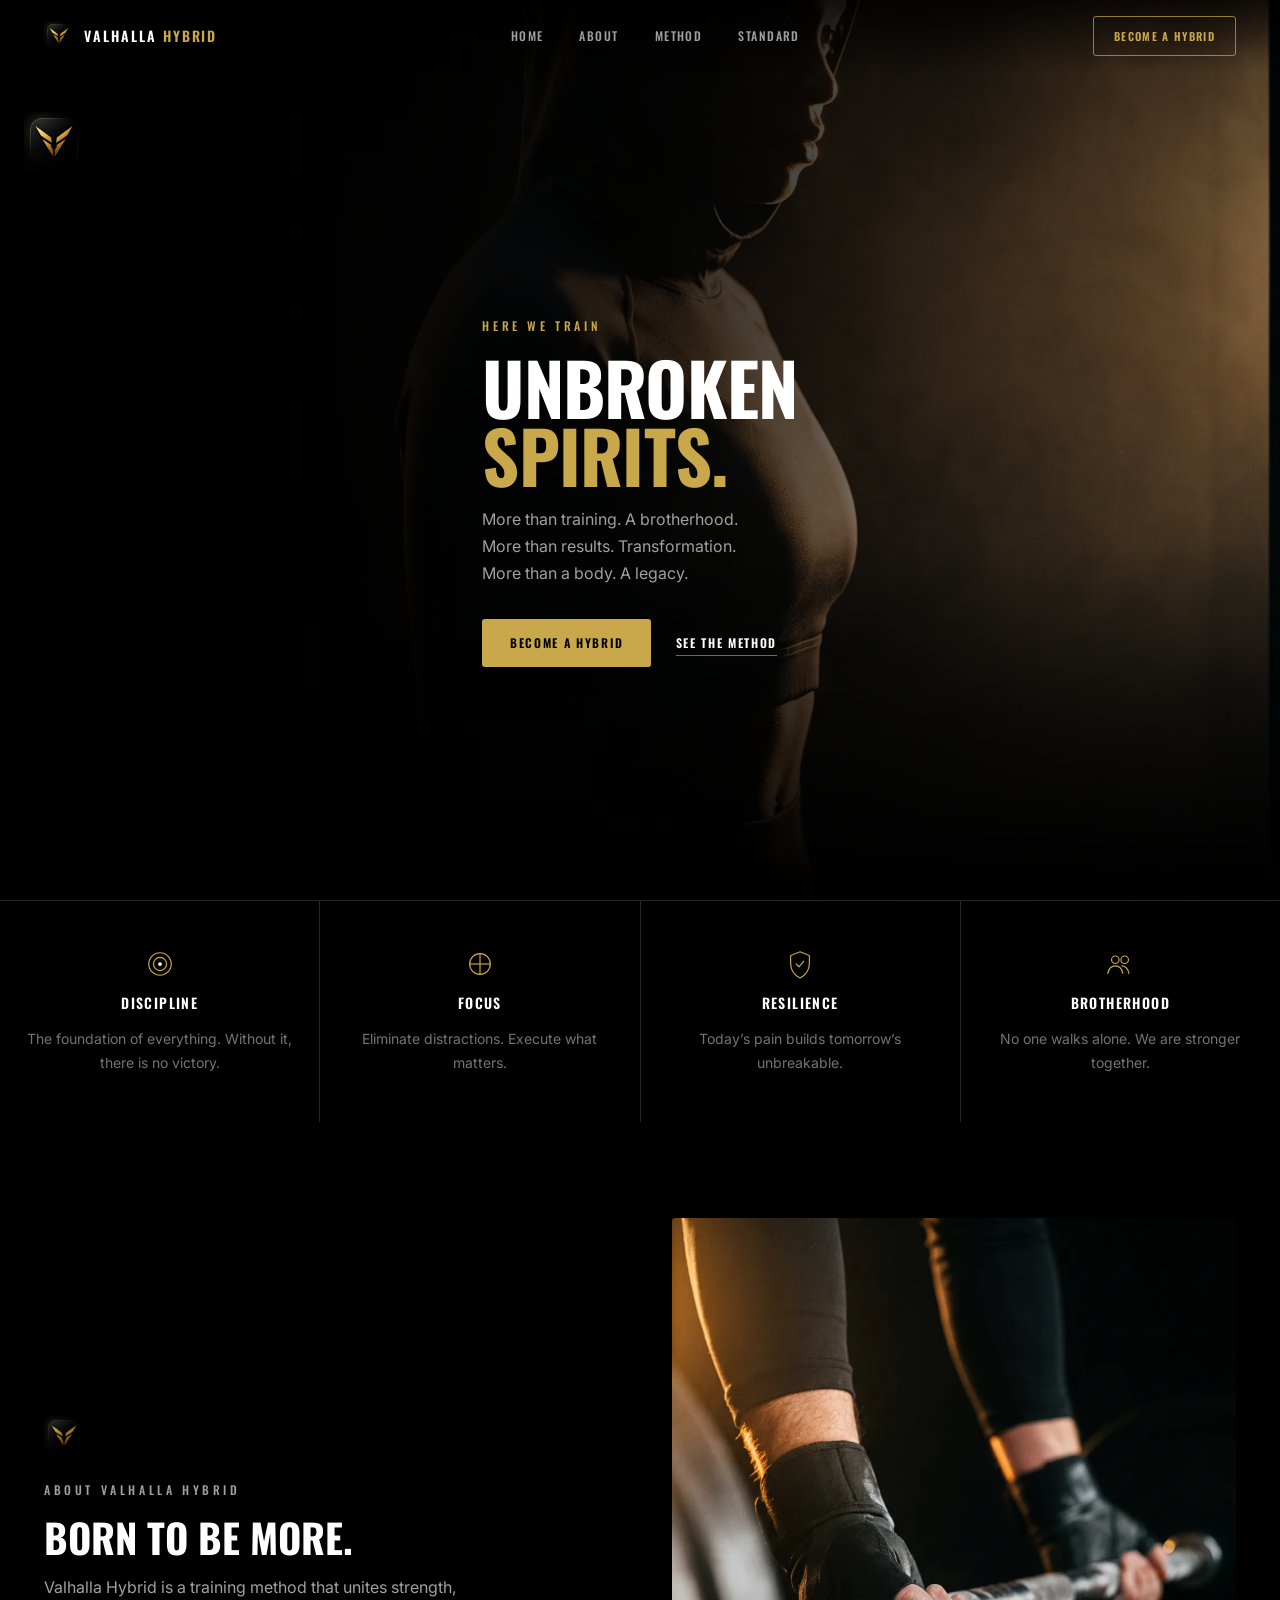
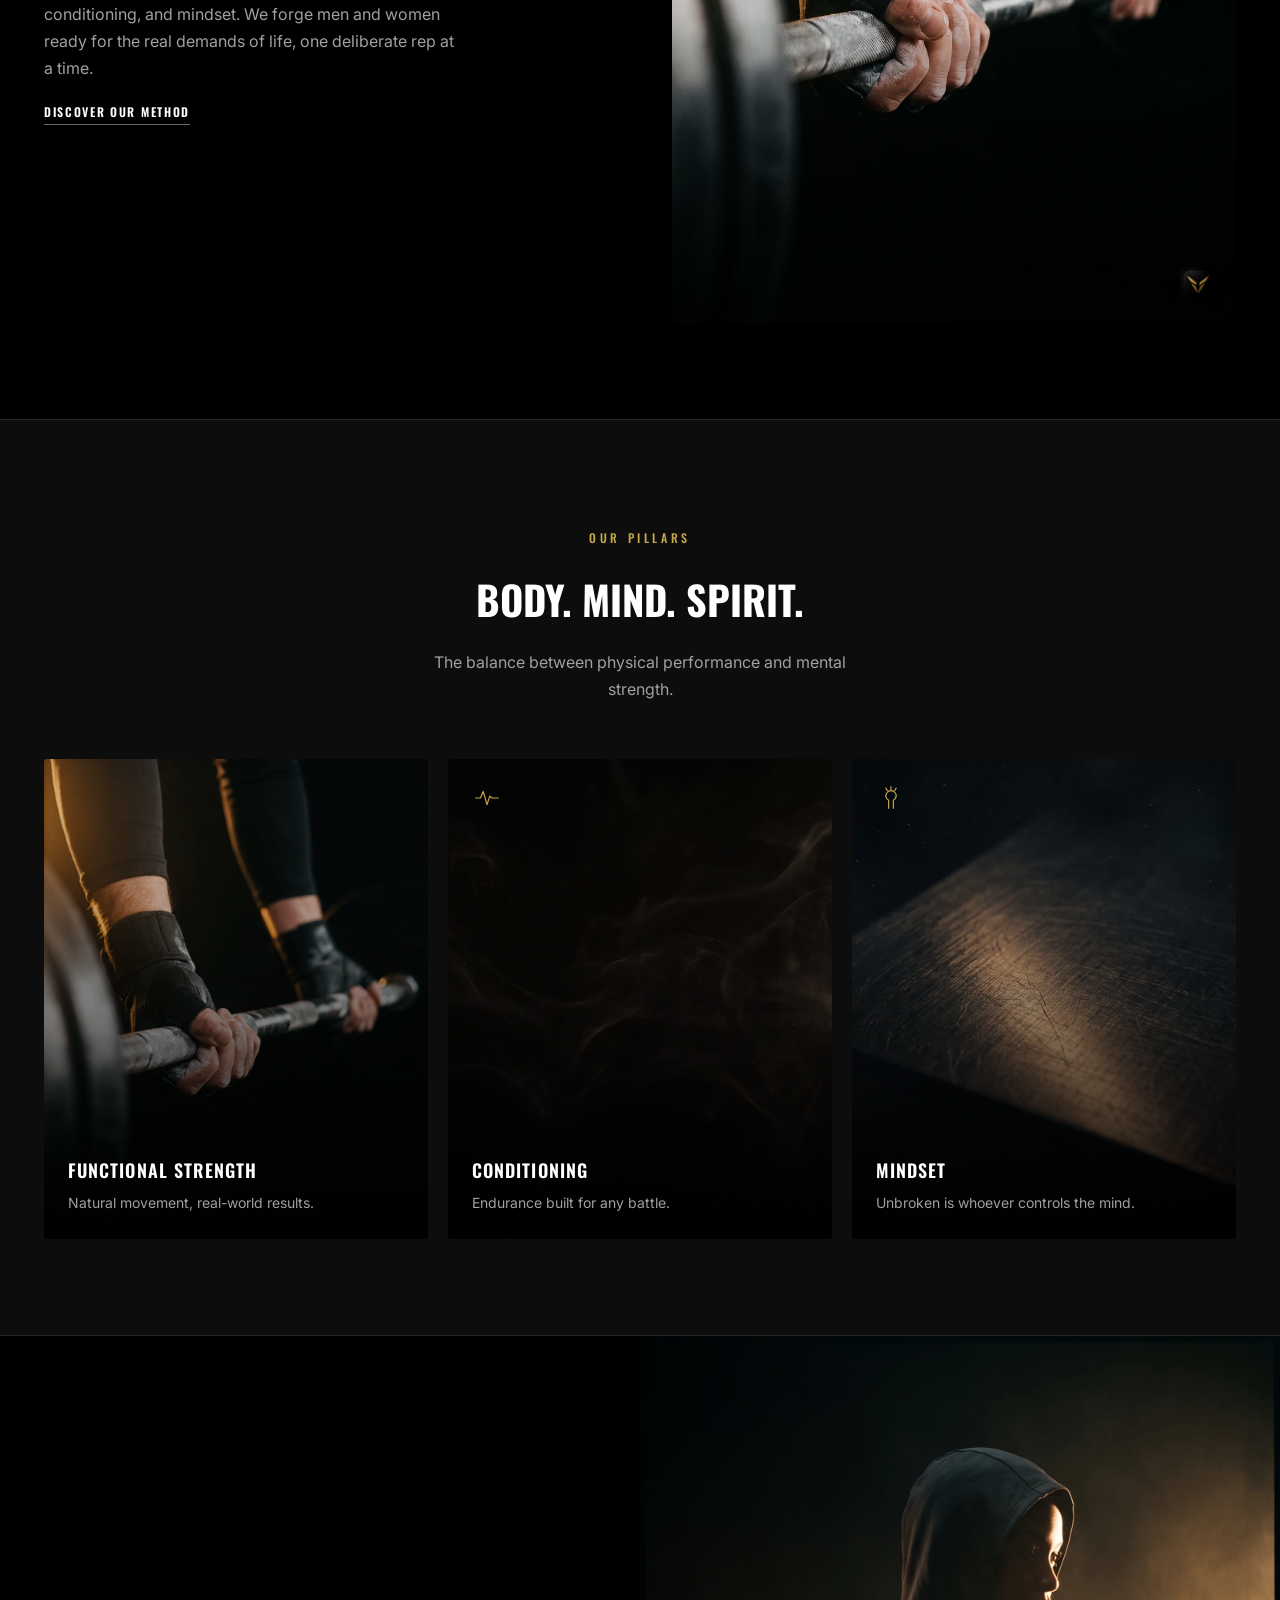
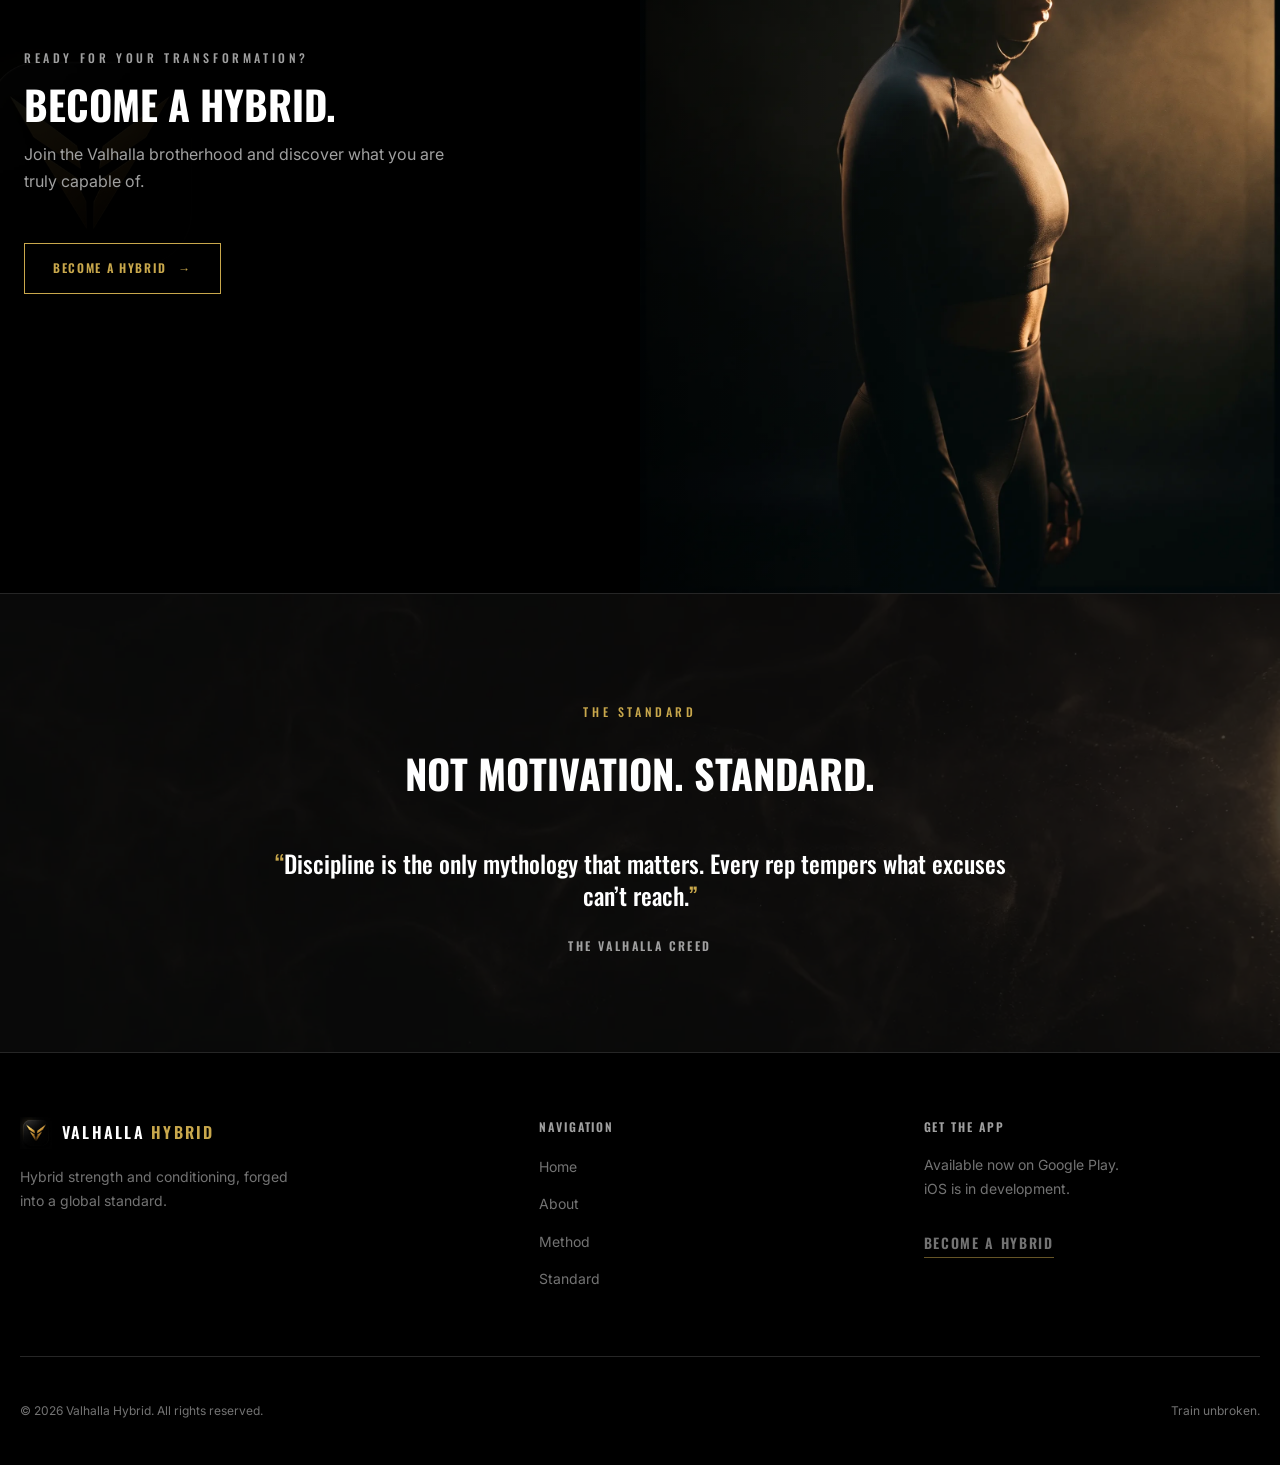
==== index.html @ 094733c2 "Valhalla Hybrid — static brand site (English) + ported sales LP" ====
<!DOCTYPE html>
<html lang="en">
<head>
  <meta charset="UTF-8" />
  <meta name="viewport" content="width=device-width, initial-scale=1" />
  <title>Valhalla Hybrid | Train Unbroken</title>
  <meta name="description" content="Hybrid strength and conditioning training, forged into a global standard. Discipline over motivation." />
  <meta name="theme-color" content="#000000" />
  <link rel="icon" href="/favicon.ico" />
  <link rel="apple-touch-icon" href="/apple-touch-icon.png" />
  <meta property="og:title" content="Valhalla Hybrid | Train Unbroken" />
  <meta property="og:description" content="Hybrid strength and conditioning training, forged into a global standard. Discipline over motivation." />
  <meta property="og:type" content="website" />
  <meta property="og:image" content="/assets/head/og-cover.jpg" />
  <meta name="twitter:card" content="summary_large_image" />
  <meta name="twitter:image" content="/assets/head/og-cover.jpg" />
  <link rel="preconnect" href="https://fonts.googleapis.com" />
  <link rel="preconnect" href="https://fonts.gstatic.com" crossorigin />
  <link href="https://fonts.googleapis.com/css2?family=Oswald:wght@400;500;600;700&family=Inter:wght@300;400;500;600;700&display=swap" rel="stylesheet" />
  <link rel="stylesheet" href="/styles.css" />
</head>
<body>
  <header class="nav" id="nav">
    <div class="container nav-inner">
      <a href="#top" class="nav-brand">
        <img src="/assets/brand/logo-mark.webp" alt="" />
        <span>VALHALLA <span style="color: var(--gold)">HYBRID</span></span>
      </a>
      <ul class="nav-links">
        <li><a href="#top">Home</a></li>
        <li><a href="#about">About</a></li>
        <li><a href="#method">Method</a></li>
        <li><a href="#standard">Standard</a></li>
      </ul>
      <a href="/join.html" class="btn-nav">Become A Hybrid</a>
    </div>
  </header>

  <main>
    <section id="top" class="hero">
      <img
        class="hero-bg"
        src="/assets/hero/athlete-standing.webp"
        alt="A lone Valhalla Hybrid athlete standing in disciplined, controlled stance, lit by warm gold rim light against total darkness"
      />
      <div class="hero-scrim-1"></div>
      <div class="hero-scrim-2"></div>
      <img class="hero-mark reveal" src="/assets/brand/logo-mark.webp" alt="" />
      <div class="container">
        <div class="hero-content">
          <p class="eyebrow reveal">Here we train</p>
          <h1 class="hero-title reveal" style="animation-delay: 80ms">
            Unbroken<br /><span class="gold">spirits.</span>
          </h1>
          <p class="hero-sub reveal" style="animation-delay: 160ms">
            More than training. A brotherhood.<br />
            More than results. Transformation.<br />
            More than a body. A legacy.
          </p>
          <div class="hero-ctas reveal" style="animation-delay: 240ms">
            <a href="/join.html" class="btn-gold">Become A Hybrid</a>
            <a href="#method" class="link-underline"><span>See The Method</span></a>
          </div>
        </div>
      </div>
    </section>

    <section class="pillars">
      <div class="pillars-grid">
        <div class="pillar">
          <svg viewBox="0 0 256 256" fill="none" stroke-width="10"><circle cx="128" cy="128" r="96"/><circle cx="128" cy="128" r="56"/><circle cx="128" cy="128" r="16" fill="currentColor" stroke="none"/></svg>
          <h3>Discipline</h3>
          <p>The foundation of everything. Without it, there is no victory.</p>
        </div>
        <div class="pillar">
          <svg viewBox="0 0 256 256" fill="none" stroke-width="10"><line x1="40" y1="128" x2="216" y2="128"/><line x1="128" y1="40" x2="128" y2="216"/><circle cx="128" cy="128" r="88"/></svg>
          <h3>Focus</h3>
          <p>Eliminate distractions. Execute what matters.</p>
        </div>
        <div class="pillar">
          <svg viewBox="0 0 256 256" fill="none" stroke-width="10"><path d="M128 24 208 56v64c0 72-40 108-80 128-40-20-80-56-80-128V56Z"/><path d="M96 128l24 24 40-48" stroke-linecap="round" stroke-linejoin="round"/></svg>
          <h3>Resilience</h3>
          <p>Today&rsquo;s pain builds tomorrow&rsquo;s unbreakable.</p>
        </div>
        <div class="pillar">
          <svg viewBox="0 0 256 256" fill="none" stroke-width="10"><circle cx="88" cy="92" r="32"/><circle cx="168" cy="92" r="32"/><path d="M24 208c8-40 32-64 64-64s56 24 64 64" stroke-linecap="round"/><path d="M144 144c30 2 52 26 60 64" stroke-linecap="round"/></svg>
          <h3>Brotherhood</h3>
          <p>No one walks alone. We are stronger together.</p>
        </div>
      </div>
    </section>

    <section id="about" class="about">
      <div class="container about-grid">
        <div>
          <img src="/assets/brand/logo-mark.webp" alt="" style="height: 40px; width: 40px; opacity: 0.8; margin-bottom: 24px" />
          <p class="eyebrow">About Valhalla Hybrid</p>
          <h2>Born to be more.</h2>
          <p>
            Valhalla Hybrid is a training method that unites strength, conditioning, and mindset.
            We forge men and women ready for the real demands of life, one deliberate rep at a time.
          </p>
          <a href="#method" class="link-underline" style="color: var(--white)"><span>Discover Our Method</span></a>
        </div>
        <div class="about-photo">
          <img src="/assets/content/grip.webp" alt="Close-up of an athlete's hands gripping a barbell mid-lift, chalk dust catching warm gold rim light" />
          <div class="scrim"></div>
          <img class="mark" src="/assets/brand/logo-mark.webp" alt="" />
        </div>
      </div>
    </section>

    <section id="method" class="method">
      <div class="container">
        <p class="eyebrow">Our Pillars</p>
        <h2>Body. Mind. Spirit.</h2>
        <p class="method-sub">The balance between physical performance and mental strength.</p>

        <div class="method-grid">
          <article class="method-card">
            <img src="/assets/content/grip.webp" alt="Grip and form detail on a barbell, gold rim light against black" />
            <div class="scrim"></div>
            <div class="label">
              <h3>Functional Strength</h3>
              <p>Natural movement, real-world results.</p>
            </div>
          </article>
          <article class="method-card">
            <img src="/assets/textures/texture-smoke.webp" alt="" />
            <div class="scrim"></div>
            <svg viewBox="0 0 256 256" fill="none" stroke-width="10"><path d="M32 128h40l24-56 32 112 24-72 20 16h52" stroke-linecap="round" stroke-linejoin="round"/></svg>
            <div class="label">
              <h3>Conditioning</h3>
              <p>Endurance built for any battle.</p>
            </div>
          </article>
          <article class="method-card">
            <img src="/assets/textures/texture-metal.webp" alt="" />
            <div class="scrim"></div>
            <svg viewBox="0 0 256 256" fill="none" stroke-width="10"><path d="M108 216V148a44 44 0 1 1 40 0v68" stroke-linecap="round" stroke-linejoin="round"/><path d="M128 32v24M84 44l12 20M172 44l-12 20" stroke-linecap="round"/></svg>
            <div class="label">
              <h3>Mindset</h3>
              <p>Unbroken is whoever controls the mind.</p>
            </div>
          </article>
        </div>
      </div>
    </section>

    <section id="join" class="cta-split">
      <div class="cta-split-text">
        <img class="watermark" src="/assets/brand/logo-mark.webp" alt="" />
        <div class="inner">
          <p class="eyebrow">Ready for your transformation?</p>
          <h2>Become a hybrid.</h2>
          <p>Join the Valhalla brotherhood and discover what you are truly capable of.</p>
          <a href="/join.html" class="btn-framed">Become A Hybrid <span aria-hidden="true">&rarr;</span></a>
        </div>
      </div>
      <div class="cta-split-photo">
        <img src="/assets/hero/athlete-standing.webp" alt="A Valhalla Hybrid athlete standing tall in full clarity, gold rim light resolved against black" />
        <div class="scrim"></div>
      </div>
    </section>

    <section id="standard" class="standard">
      <img class="bg-texture" src="/assets/textures/texture-smoke.webp" alt="" />
      <div class="container standard-inner">
        <p class="eyebrow">The Standard</p>
        <h2>Not motivation. Standard.</h2>
        <blockquote>
          <p><span style="color: var(--gold)">&ldquo;</span>Discipline is the only mythology that matters. Every rep tempers what excuses can&rsquo;t reach.<span style="color: var(--gold)">&rdquo;</span></p>
          <footer>The Valhalla Creed</footer>
        </blockquote>
      </div>
    </section>
  </main>

  <footer class="site-footer">
    <div class="container footer-grid">
      <div>
        <a href="#top" class="footer-brand">
          <img src="/assets/brand/logo-mark.webp" alt="" />
          <span>VALHALLA <span style="color: var(--gold)">HYBRID</span></span>
        </a>
        <p class="footer-tagline">Hybrid strength and conditioning, forged into a global standard.</p>
      </div>
      <div class="footer-col">
        <h3>Navigation</h3>
        <ul>
          <li><a href="#top">Home</a></li>
          <li><a href="#about">About</a></li>
          <li><a href="#method">Method</a></li>
          <li><a href="#standard">Standard</a></li>
        </ul>
      </div>
      <div class="footer-col">
        <h3>Get The App</h3>
        <p>Available now on Google Play. iOS is in development.</p>
        <a href="/join.html" class="footer-link-underline"><span>Become A Hybrid</span></a>
      </div>
    </div>
    <div class="container footer-bottom">
      <p>&copy; <span id="year"></span> Valhalla Hybrid. All rights reserved.</p>
      <p>Train unbroken.</p>
    </div>
  </footer>

  <script>
    document.getElementById("year").textContent = new Date().getFullYear();
    var nav = document.getElementById("nav");
    window.addEventListener("scroll", function () {
      nav.classList.toggle("scrolled", window.scrollY > 8);
    });
  </script>
</body>
</html>
---- styles.css ----
:root {
  --black: #000000;
  --ink: #0d0d0d;
  --surface: #171717;
  --surface-2: #262626;
  --gold: #c9a84c;
  --gold-dim: #9a7b30;
  --gold-bright: #e8c36a;
  --white: #ffffff;
  --mist: #a0a0a0;
  --mist-2: #737373;
  --font-display: "Oswald", "Arial Narrow", sans-serif;
  --font-body: "Inter", -apple-system, BlinkMacSystemFont, sans-serif;
}

* {
  box-sizing: border-box;
}

html {
  scroll-behavior: smooth;
}

body {
  margin: 0;
  background: var(--black);
  color: var(--white);
  font-family: var(--font-body);
  line-height: 1.7;
  -webkit-font-smoothing: antialiased;
}

img {
  max-width: 100%;
  display: block;
}

a {
  color: inherit;
  text-decoration: none;
}

.container {
  max-width: 1240px;
  margin: 0 auto;
  padding: 0 24px;
}

.eyebrow {
  font-family: var(--font-display);
  font-size: 12px;
  font-weight: 500;
  letter-spacing: 0.3em;
  text-transform: uppercase;
  color: var(--gold);
}

.reveal {
  animation: reveal-in 0.7s cubic-bezier(0.16, 1, 0.3, 1) both;
}

@keyframes reveal-in {
  from {
    opacity: 0;
    transform: translateY(14px);
  }
  to {
    opacity: 1;
    transform: translateY(0);
  }
}

@media (prefers-reduced-motion: reduce) {
  .reveal {
    animation: none;
  }
}

/* ── NAV ── */
.nav {
  position: fixed;
  inset: 0 0 auto 0;
  z-index: 50;
  background: linear-gradient(to bottom, rgba(0, 0, 0, 0.75), transparent);
  transition: background 0.3s ease;
}
.nav.scrolled {
  background: rgba(0, 0, 0, 0.92);
  backdrop-filter: blur(10px);
}
.nav-inner {
  display: flex;
  align-items: center;
  justify-content: space-between;
  height: 72px;
}
.nav-brand {
  display: flex;
  align-items: center;
  gap: 10px;
}
.nav-brand img {
  height: 30px;
  width: 30px;
}
.nav-brand span {
  font-family: var(--font-display);
  font-size: 14px;
  font-weight: 600;
  letter-spacing: 0.14em;
}
.nav-links {
  display: none;
  gap: 36px;
  list-style: none;
  margin: 0;
  padding: 0;
}
.nav-links a {
  font-family: var(--font-display);
  font-size: 12px;
  font-weight: 500;
  letter-spacing: 0.12em;
  text-transform: uppercase;
  color: var(--mist);
  transition: color 0.2s ease;
}
.nav-links a:hover {
  color: var(--white);
}
.btn-nav {
  border: 1px solid rgba(201, 168, 76, 0.7);
  border-radius: 3px;
  padding: 10px 20px;
  font-family: var(--font-display);
  font-size: 11px;
  font-weight: 600;
  letter-spacing: 0.12em;
  text-transform: uppercase;
  color: var(--gold);
  transition: 0.2s ease;
}
.btn-nav:hover {
  background: var(--gold);
  color: var(--black);
}
@media (min-width: 768px) {
  .nav-links {
    display: flex;
  }
}

/* ── HERO ── */
.hero {
  position: relative;
  min-height: 100dvh;
  display: flex;
  align-items: center;
  padding-top: 72px;
  overflow: hidden;
}
.hero-bg {
  position: absolute;
  inset: 0;
  width: 100%;
  height: 100%;
  object-fit: cover;
  object-position: 68% center;
}
.hero-scrim-1 {
  position: absolute;
  inset: 0;
  background: linear-gradient(to right, var(--black) 20%, rgba(0, 0, 0, 0.7) 55%, rgba(0, 0, 0, 0.1));
}
.hero-scrim-2 {
  position: absolute;
  inset: 0;
  background: linear-gradient(to top, var(--black), transparent 40%, rgba(0, 0, 0, 0.4));
}
.hero-mark {
  position: absolute;
  top: 112px;
  left: 24px;
  height: 60px;
  width: 60px;
  opacity: 0.9;
}
.hero-content {
  position: relative;
  max-width: 560px;
}
.hero-title {
  font-family: var(--font-display);
  font-weight: 700;
  text-transform: uppercase;
  font-size: 56px;
  line-height: 0.95;
  letter-spacing: -0.01em;
  margin: 16px 0;
}
.hero-title .gold {
  color: var(--gold);
}
.hero-sub {
  max-width: 380px;
  color: var(--mist);
  font-size: 16px;
  margin-bottom: 32px;
}
.hero-ctas {
  display: flex;
  flex-wrap: wrap;
  align-items: center;
  gap: 24px;
}
.btn-gold {
  background: var(--gold);
  color: var(--black);
  border-radius: 3px;
  padding: 14px 28px;
  font-family: var(--font-display);
  font-size: 12px;
  font-weight: 600;
  letter-spacing: 0.14em;
  text-transform: uppercase;
  transition: transform 0.2s ease;
  display: inline-block;
}
.btn-gold:hover {
  transform: translateY(-2px);
}
.link-underline {
  font-family: var(--font-display);
  font-size: 12px;
  font-weight: 600;
  letter-spacing: 0.14em;
  text-transform: uppercase;
}
.link-underline span {
  border-bottom: 1px solid rgba(255, 255, 255, 0.4);
  padding-bottom: 4px;
  transition: 0.2s ease;
}
.link-underline:hover span {
  border-color: var(--gold);
  color: var(--gold);
}
@media (min-width: 768px) {
  .hero-title {
    font-size: 72px;
  }
}

/* ── PILLARS ── */
.pillars {
  border-top: 1px solid var(--surface-2);
}
.pillars-grid {
  display: grid;
  grid-template-columns: repeat(2, 1fr);
  gap: 1px;
  background: var(--surface-2);
}
@media (min-width: 768px) {
  .pillars-grid {
    grid-template-columns: repeat(4, 1fr);
  }
}
.pillar {
  background: var(--black);
  padding: 48px 16px;
  text-align: center;
  display: flex;
  flex-direction: column;
  align-items: center;
  gap: 12px;
}
.pillar svg {
  width: 30px;
  height: 30px;
  stroke: var(--gold);
}
.pillar h3 {
  font-family: var(--font-display);
  font-size: 14px;
  font-weight: 600;
  letter-spacing: 0.1em;
  text-transform: uppercase;
  margin: 0;
}
.pillar p {
  font-size: 14px;
  color: var(--mist-2);
  margin: 0;
}

/* ── ABOUT ── */
.about {
  padding: 96px 0;
}
.about-grid {
  display: grid;
  gap: 56px;
  align-items: center;
}
@media (min-width: 768px) {
  .about-grid {
    grid-template-columns: 1fr 1fr;
    gap: 64px;
  }
}
.about h2 {
  font-family: var(--font-display);
  font-weight: 700;
  text-transform: uppercase;
  font-size: 40px;
  line-height: 1.02;
  margin: 16px 0;
}
.about p {
  max-width: 420px;
  color: var(--mist);
}
.about-photo {
  position: relative;
  aspect-ratio: 4 / 5;
  overflow: hidden;
  border-radius: 3px;
}
.about-photo img {
  width: 100%;
  height: 100%;
  object-fit: cover;
}
.about-photo .scrim {
  position: absolute;
  inset: 0;
  background: linear-gradient(to top, rgba(0, 0, 0, 0.7), transparent 55%);
}
.about-photo .mark {
  position: absolute;
  right: 20px;
  bottom: 20px;
  height: 36px;
  width: 36px;
  opacity: 0.7;
}

/* ── METHOD ── */
.method {
  border-top: 1px solid var(--surface-2);
  background: var(--ink);
  padding: 96px 0;
  text-align: center;
}
.method h2 {
  font-family: var(--font-display);
  font-weight: 700;
  text-transform: uppercase;
  font-size: 40px;
  margin: 16px 0;
}
.method-sub {
  max-width: 420px;
  margin: 0 auto;
  color: var(--mist);
}
.method-grid {
  margin-top: 56px;
  display: grid;
  gap: 20px;
  text-align: left;
}
@media (min-width: 768px) {
  .method-grid {
    grid-template-columns: repeat(3, 1fr);
  }
}
.method-card {
  position: relative;
  aspect-ratio: 4 / 5;
  overflow: hidden;
  border-radius: 3px;
  background: var(--surface);
}
.method-card img {
  width: 100%;
  height: 100%;
  object-fit: cover;
  opacity: 0.85;
}
.method-card .scrim {
  position: absolute;
  inset: 0;
  background: linear-gradient(to top, var(--black), rgba(0, 0, 0, 0.2) 60%, transparent);
}
.method-card svg {
  position: absolute;
  top: 24px;
  left: 24px;
  width: 30px;
  height: 30px;
  stroke: var(--gold);
}
.method-card .label {
  position: absolute;
  left: 0;
  right: 0;
  bottom: 0;
  padding: 24px;
}
.method-card h3 {
  font-family: var(--font-display);
  font-size: 18px;
  font-weight: 600;
  letter-spacing: 0.06em;
  text-transform: uppercase;
  margin: 0 0 6px;
}
.method-card p {
  font-size: 14px;
  color: var(--mist);
  margin: 0;
}

/* ── CTA SPLIT ── */
.cta-split {
  border-top: 1px solid var(--surface-2);
  display: grid;
}
@media (min-width: 768px) {
  .cta-split {
    grid-template-columns: 1fr 1fr;
  }
}
.cta-split-text {
  position: relative;
  display: flex;
  align-items: center;
  overflow: hidden;
  padding: 80px 24px;
}
.cta-split-text .watermark {
  position: absolute;
  left: -40px;
  height: 260px;
  width: 260px;
  opacity: 0.06;
  pointer-events: none;
}
.cta-split-text .inner {
  position: relative;
  max-width: 420px;
}
.cta-split-text h2 {
  font-family: var(--font-display);
  font-weight: 700;
  text-transform: uppercase;
  font-size: 40px;
  line-height: 1.02;
  margin: 16px 0;
}
.cta-split-text p {
  color: var(--mist);
}
.btn-framed {
  margin-top: 32px;
  display: inline-flex;
  align-items: center;
  gap: 12px;
  border: 1px solid var(--gold);
  padding: 14px 28px;
  font-family: var(--font-display);
  font-size: 12px;
  font-weight: 600;
  letter-spacing: 0.14em;
  text-transform: uppercase;
  color: var(--gold);
  transition: 0.2s ease;
}
.btn-framed span {
  transition: transform 0.2s ease;
}
.btn-framed:hover {
  background: var(--gold);
  color: var(--black);
}
.btn-framed:hover span {
  transform: translateX(6px);
}
.cta-split-photo {
  position: relative;
  aspect-ratio: 4 / 3;
}
@media (min-width: 768px) {
  .cta-split-photo {
    aspect-ratio: auto;
  }
}
.cta-split-photo img {
  width: 100%;
  height: 100%;
  object-fit: cover;
  object-position: 30% center;
}
.cta-split-photo .scrim {
  position: absolute;
  inset: 0;
  background: linear-gradient(to right, rgba(0, 0, 0, 0.6), transparent 45%);
}

/* ── STANDARD ── */
.standard {
  position: relative;
  overflow: hidden;
  border-top: 1px solid var(--surface-2);
  background: var(--ink);
  padding: 96px 0;
  text-align: center;
}
.standard .bg-texture {
  position: absolute;
  inset: 0;
  width: 100%;
  height: 100%;
  object-fit: cover;
  opacity: 0.25;
}
.standard-inner {
  position: relative;
  max-width: 780px;
  margin: 0 auto;
}
.standard h2 {
  font-family: var(--font-display);
  font-weight: 700;
  text-transform: uppercase;
  font-size: 40px;
  margin: 16px 0;
}
.standard blockquote {
  margin: 40px 0 0;
}
.standard blockquote p {
  font-family: var(--font-display);
  font-size: 24px;
  font-weight: 500;
  line-height: 1.35;
  margin: 0;
}
.standard footer {
  margin-top: 24px;
  font-family: var(--font-display);
  font-size: 12px;
  font-weight: 600;
  letter-spacing: 0.2em;
  text-transform: uppercase;
  color: var(--mist);
}

/* ── FOOTER ── */
.site-footer {
  border-top: 1px solid var(--surface-2);
}
.footer-grid {
  padding: 64px 0;
  display: grid;
  gap: 48px;
}
@media (min-width: 768px) {
  .footer-grid {
    grid-template-columns: 1.4fr 1fr 1fr;
  }
}
.footer-brand {
  display: flex;
  align-items: center;
  gap: 10px;
}
.footer-brand img {
  height: 32px;
  width: 32px;
}
.footer-brand span {
  font-family: var(--font-display);
  font-size: 16px;
  font-weight: 600;
  letter-spacing: 0.14em;
}
.footer-tagline {
  margin-top: 16px;
  max-width: 280px;
  font-size: 14px;
  color: var(--mist-2);
}
.footer-col h3 {
  font-family: var(--font-display);
  font-size: 12px;
  font-weight: 600;
  letter-spacing: 0.16em;
  text-transform: uppercase;
  color: var(--mist);
  margin: 0 0 16px;
}
.footer-col ul {
  list-style: none;
  margin: 0;
  padding: 0;
  display: flex;
  flex-direction: column;
  gap: 10px;
}
.footer-col a {
  font-size: 14px;
  color: var(--mist-2);
  transition: color 0.2s ease;
}
.footer-col a:hover {
  color: var(--gold);
}
.footer-col p {
  max-width: 220px;
  font-size: 14px;
  color: var(--mist-2);
}
.footer-link-underline {
  margin-top: 16px;
  display: inline-block;
  font-family: var(--font-display);
  font-size: 12px;
  font-weight: 600;
  letter-spacing: 0.12em;
  text-transform: uppercase;
  color: var(--gold);
}
.footer-link-underline span {
  border-bottom: 1px solid rgba(201, 168, 76, 0.5);
  padding-bottom: 4px;
  transition: 0.2s ease;
}
.footer-link-underline:hover span {
  border-color: var(--gold-bright);
  color: var(--gold-bright);
}
.footer-bottom {
  border-top: 1px solid var(--surface-2);
  padding: 32px 0;
  display: flex;
  flex-direction: column;
  gap: 8px;
  font-size: 12px;
  color: var(--mist-2);
}
@media (min-width: 768px) {
  .footer-bottom {
    flex-direction: row;
    align-items: center;
    justify-content: space-between;
  }
}
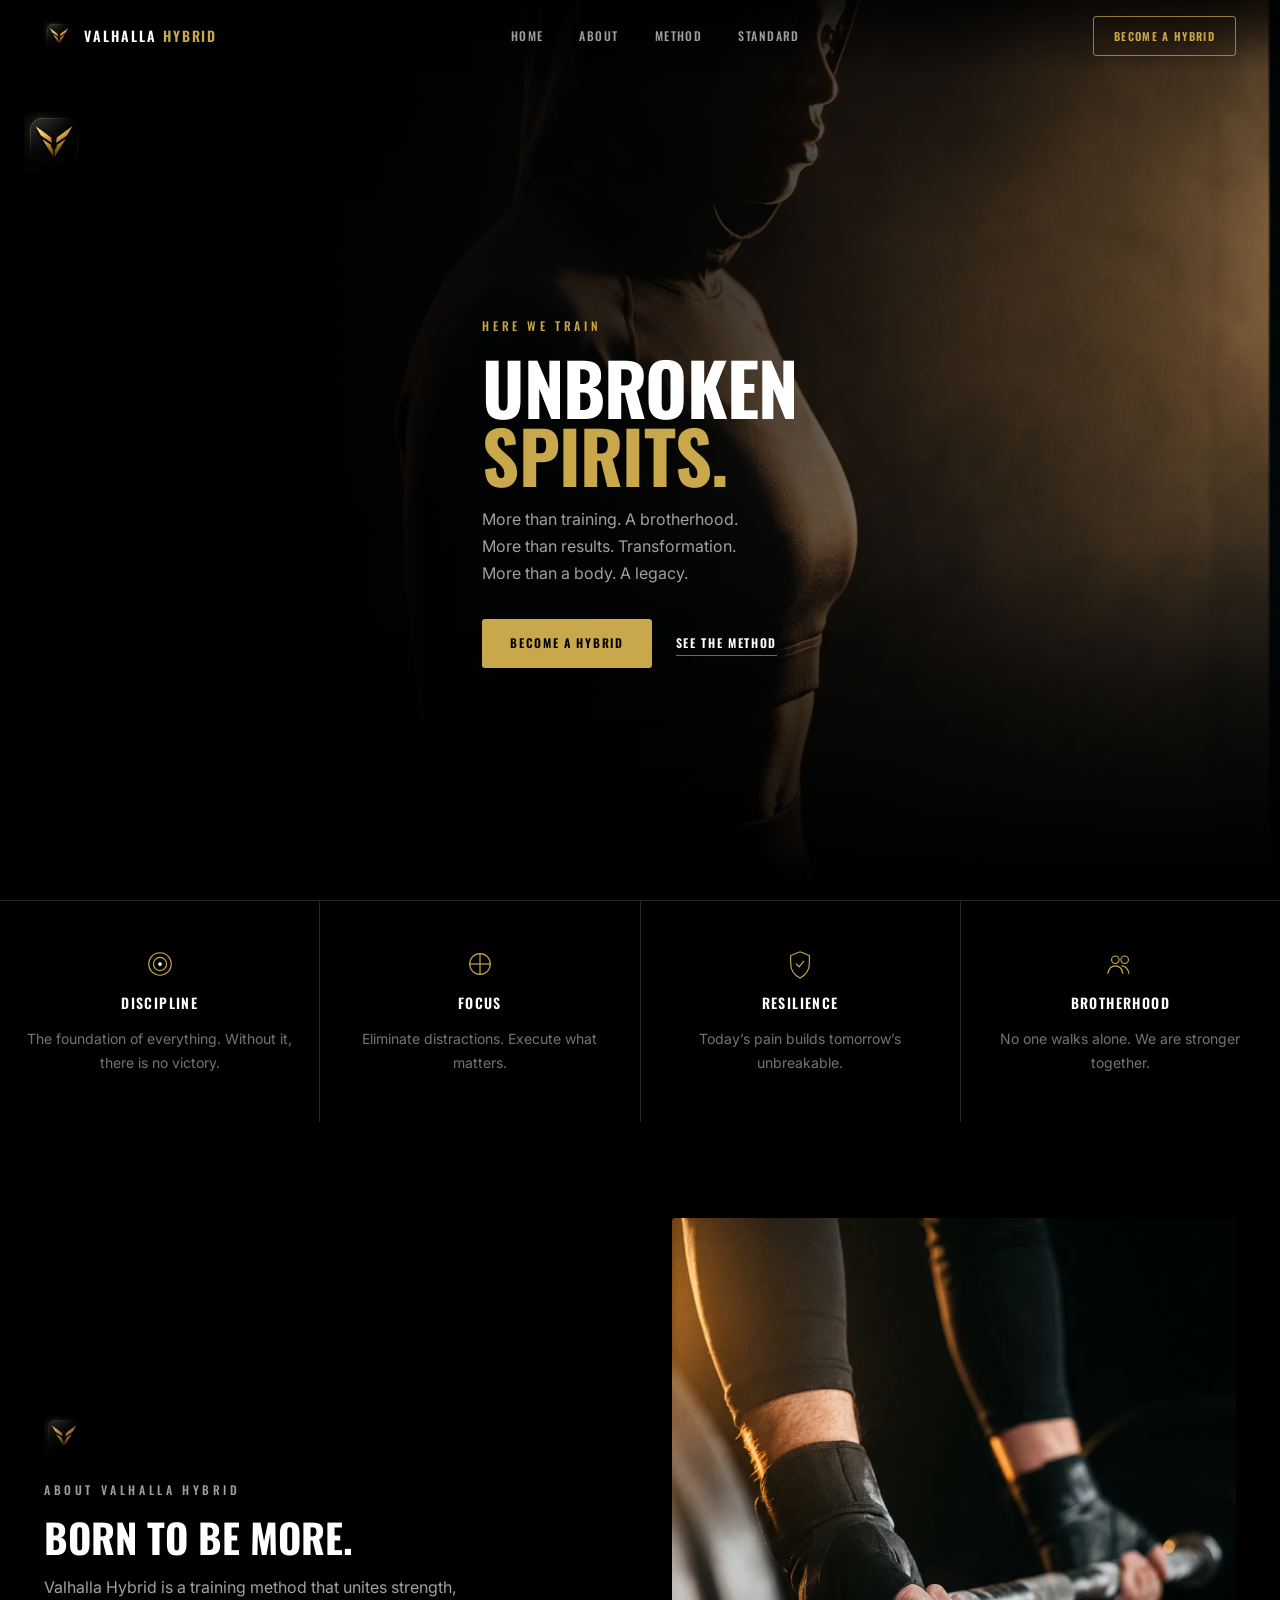
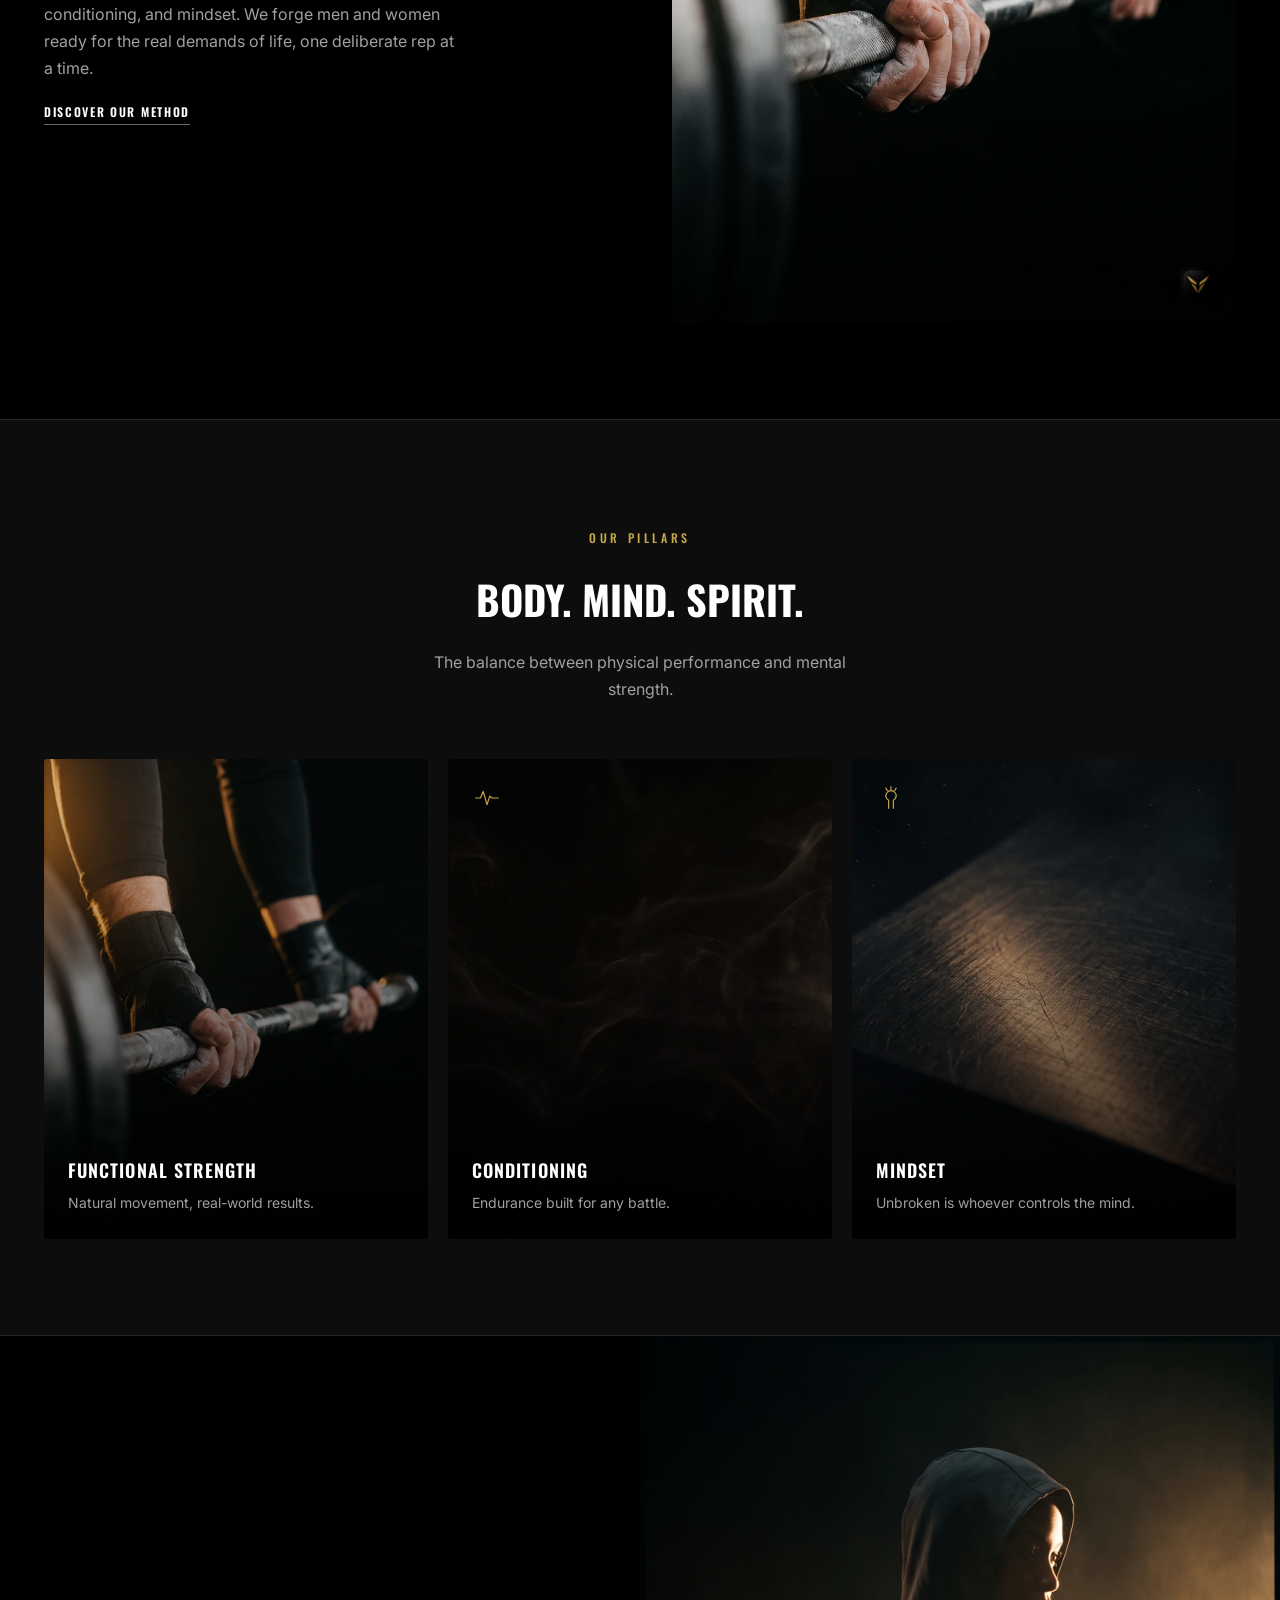
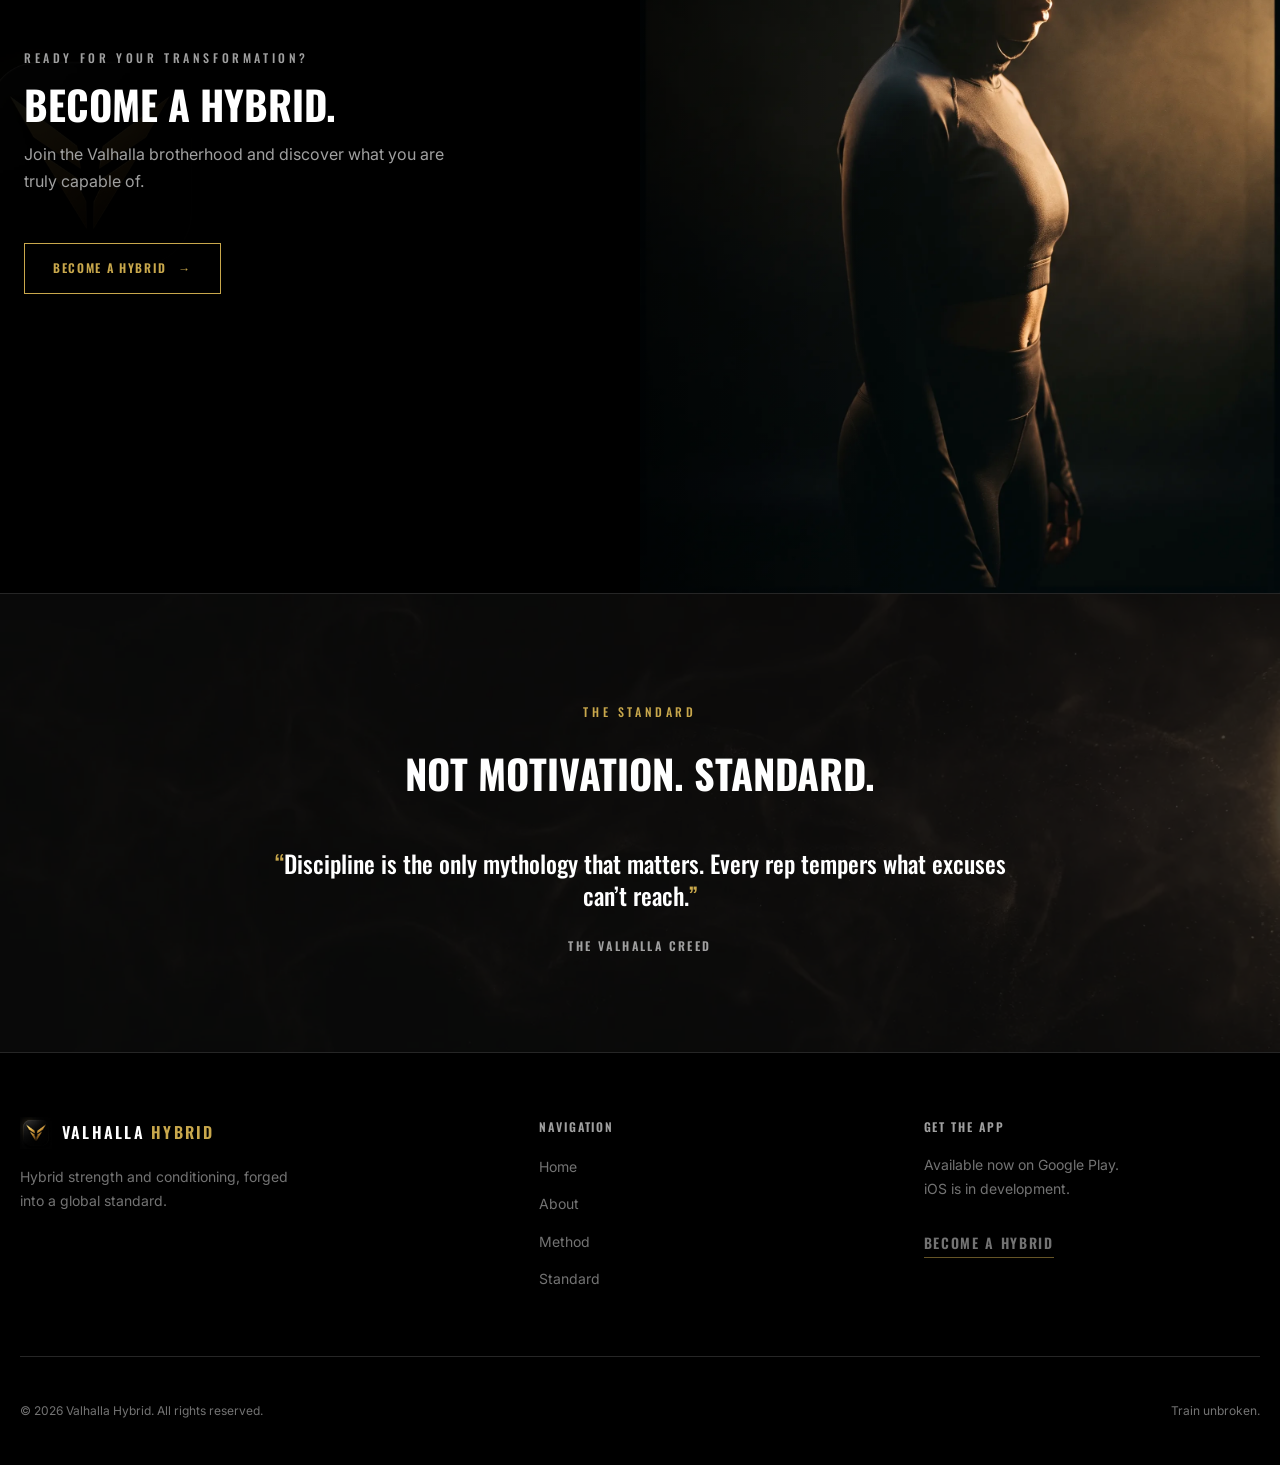
==== commit 041b41dd: "Fix asset paths to relative (GitHub Pages serves from a subpath) + add missing pelotao.jpeg" ====
--- a/index.html
+++ b/index.html
@@ -6,24 +6,24 @@
   <title>Valhalla Hybrid | Train Unbroken</title>
   <meta name="description" content="Hybrid strength and conditioning training, forged into a global standard. Discipline over motivation." />
   <meta name="theme-color" content="#000000" />
-  <link rel="icon" href="/favicon.ico" />
-  <link rel="apple-touch-icon" href="/apple-touch-icon.png" />
+  <link rel="icon" href="favicon.ico" />
+  <link rel="apple-touch-icon" href="apple-touch-icon.png" />
   <meta property="og:title" content="Valhalla Hybrid | Train Unbroken" />
   <meta property="og:description" content="Hybrid strength and conditioning training, forged into a global standard. Discipline over motivation." />
   <meta property="og:type" content="website" />
-  <meta property="og:image" content="/assets/head/og-cover.jpg" />
+  <meta property="og:image" content="assets/head/og-cover.jpg" />
   <meta name="twitter:card" content="summary_large_image" />
-  <meta name="twitter:image" content="/assets/head/og-cover.jpg" />
+  <meta name="twitter:image" content="assets/head/og-cover.jpg" />
   <link rel="preconnect" href="https://fonts.googleapis.com" />
   <link rel="preconnect" href="https://fonts.gstatic.com" crossorigin />
   <link href="https://fonts.googleapis.com/css2?family=Oswald:wght@400;500;600;700&family=Inter:wght@300;400;500;600;700&display=swap" rel="stylesheet" />
-  <link rel="stylesheet" href="/styles.css" />
+  <link rel="stylesheet" href="styles.css" />
 </head>
 <body>
   <header class="nav" id="nav">
     <div class="container nav-inner">
       <a href="#top" class="nav-brand">
-        <img src="/assets/brand/logo-mark.webp" alt="" />
+        <img src="assets/brand/logo-mark.webp" alt="" />
         <span>VALHALLA <span style="color: var(--gold)">HYBRID</span></span>
       </a>
       <ul class="nav-links">
@@ -32,7 +32,7 @@
         <li><a href="#method">Method</a></li>
         <li><a href="#standard">Standard</a></li>
       </ul>
-      <a href="/join.html" class="btn-nav">Become A Hybrid</a>
+      <a href="join.html" class="btn-nav">Become A Hybrid</a>
     </div>
   </header>
 
@@ -40,12 +40,12 @@
     <section id="top" class="hero">
       <img
         class="hero-bg"
-        src="/assets/hero/athlete-standing.webp"
+        src="assets/hero/athlete-standing.webp"
         alt="A lone Valhalla Hybrid athlete standing in disciplined, controlled stance, lit by warm gold rim light against total darkness"
       />
       <div class="hero-scrim-1"></div>
       <div class="hero-scrim-2"></div>
-      <img class="hero-mark reveal" src="/assets/brand/logo-mark.webp" alt="" />
+      <img class="hero-mark reveal" src="assets/brand/logo-mark.webp" alt="" />
       <div class="container">
         <div class="hero-content">
           <p class="eyebrow reveal">Here we train</p>
@@ -58,7 +58,7 @@
             More than a body. A legacy.
           </p>
           <div class="hero-ctas reveal" style="animation-delay: 240ms">
-            <a href="/join.html" class="btn-gold">Become A Hybrid</a>
+            <a href="join.html" class="btn-gold">Become A Hybrid</a>
             <a href="#method" class="link-underline"><span>See The Method</span></a>
           </div>
         </div>
@@ -93,7 +93,7 @@
     <section id="about" class="about">
       <div class="container about-grid">
         <div>
-          <img src="/assets/brand/logo-mark.webp" alt="" style="height: 40px; width: 40px; opacity: 0.8; margin-bottom: 24px" />
+          <img src="assets/brand/logo-mark.webp" alt="" style="height: 40px; width: 40px; opacity: 0.8; margin-bottom: 24px" />
           <p class="eyebrow">About Valhalla Hybrid</p>
           <h2>Born to be more.</h2>
           <p>
@@ -103,9 +103,9 @@
           <a href="#method" class="link-underline" style="color: var(--white)"><span>Discover Our Method</span></a>
         </div>
         <div class="about-photo">
-          <img src="/assets/content/grip.webp" alt="Close-up of an athlete's hands gripping a barbell mid-lift, chalk dust catching warm gold rim light" />
+          <img src="assets/content/grip.webp" alt="Close-up of an athlete's hands gripping a barbell mid-lift, chalk dust catching warm gold rim light" />
           <div class="scrim"></div>
-          <img class="mark" src="/assets/brand/logo-mark.webp" alt="" />
+          <img class="mark" src="assets/brand/logo-mark.webp" alt="" />
         </div>
       </div>
     </section>
@@ -118,7 +118,7 @@
 
         <div class="method-grid">
           <article class="method-card">
-            <img src="/assets/content/grip.webp" alt="Grip and form detail on a barbell, gold rim light against black" />
+            <img src="assets/content/grip.webp" alt="Grip and form detail on a barbell, gold rim light against black" />
             <div class="scrim"></div>
             <div class="label">
               <h3>Functional Strength</h3>
@@ -126,7 +126,7 @@
             </div>
           </article>
           <article class="method-card">
-            <img src="/assets/textures/texture-smoke.webp" alt="" />
+            <img src="assets/textures/texture-smoke.webp" alt="" />
             <div class="scrim"></div>
             <svg viewBox="0 0 256 256" fill="none" stroke-width="10"><path d="M32 128h40l24-56 32 112 24-72 20 16h52" stroke-linecap="round" stroke-linejoin="round"/></svg>
             <div class="label">
@@ -135,7 +135,7 @@
             </div>
           </article>
           <article class="method-card">
-            <img src="/assets/textures/texture-metal.webp" alt="" />
+            <img src="assets/textures/texture-metal.webp" alt="" />
             <div class="scrim"></div>
             <svg viewBox="0 0 256 256" fill="none" stroke-width="10"><path d="M108 216V148a44 44 0 1 1 40 0v68" stroke-linecap="round" stroke-linejoin="round"/><path d="M128 32v24M84 44l12 20M172 44l-12 20" stroke-linecap="round"/></svg>
             <div class="label">
@@ -149,22 +149,22 @@
 
     <section id="join" class="cta-split">
       <div class="cta-split-text">
-        <img class="watermark" src="/assets/brand/logo-mark.webp" alt="" />
+        <img class="watermark" src="assets/brand/logo-mark.webp" alt="" />
         <div class="inner">
           <p class="eyebrow">Ready for your transformation?</p>
           <h2>Become a hybrid.</h2>
           <p>Join the Valhalla brotherhood and discover what you are truly capable of.</p>
-          <a href="/join.html" class="btn-framed">Become A Hybrid <span aria-hidden="true">&rarr;</span></a>
+          <a href="join.html" class="btn-framed">Become A Hybrid <span aria-hidden="true">&rarr;</span></a>
         </div>
       </div>
       <div class="cta-split-photo">
-        <img src="/assets/hero/athlete-standing.webp" alt="A Valhalla Hybrid athlete standing tall in full clarity, gold rim light resolved against black" />
+        <img src="assets/hero/athlete-standing.webp" alt="A Valhalla Hybrid athlete standing tall in full clarity, gold rim light resolved against black" />
         <div class="scrim"></div>
       </div>
     </section>
 
     <section id="standard" class="standard">
-      <img class="bg-texture" src="/assets/textures/texture-smoke.webp" alt="" />
+      <img class="bg-texture" src="assets/textures/texture-smoke.webp" alt="" />
       <div class="container standard-inner">
         <p class="eyebrow">The Standard</p>
         <h2>Not motivation. Standard.</h2>
@@ -180,7 +180,7 @@
     <div class="container footer-grid">
       <div>
         <a href="#top" class="footer-brand">
-          <img src="/assets/brand/logo-mark.webp" alt="" />
+          <img src="assets/brand/logo-mark.webp" alt="" />
           <span>VALHALLA <span style="color: var(--gold)">HYBRID</span></span>
         </a>
         <p class="footer-tagline">Hybrid strength and conditioning, forged into a global standard.</p>
@@ -197,7 +197,7 @@
       <div class="footer-col">
         <h3>Get The App</h3>
         <p>Available now on Google Play. iOS is in development.</p>
-        <a href="/join.html" class="footer-link-underline"><span>Become A Hybrid</span></a>
+        <a href="join.html" class="footer-link-underline"><span>Become A Hybrid</span></a>
       </div>
     </div>
     <div class="container footer-bottom">
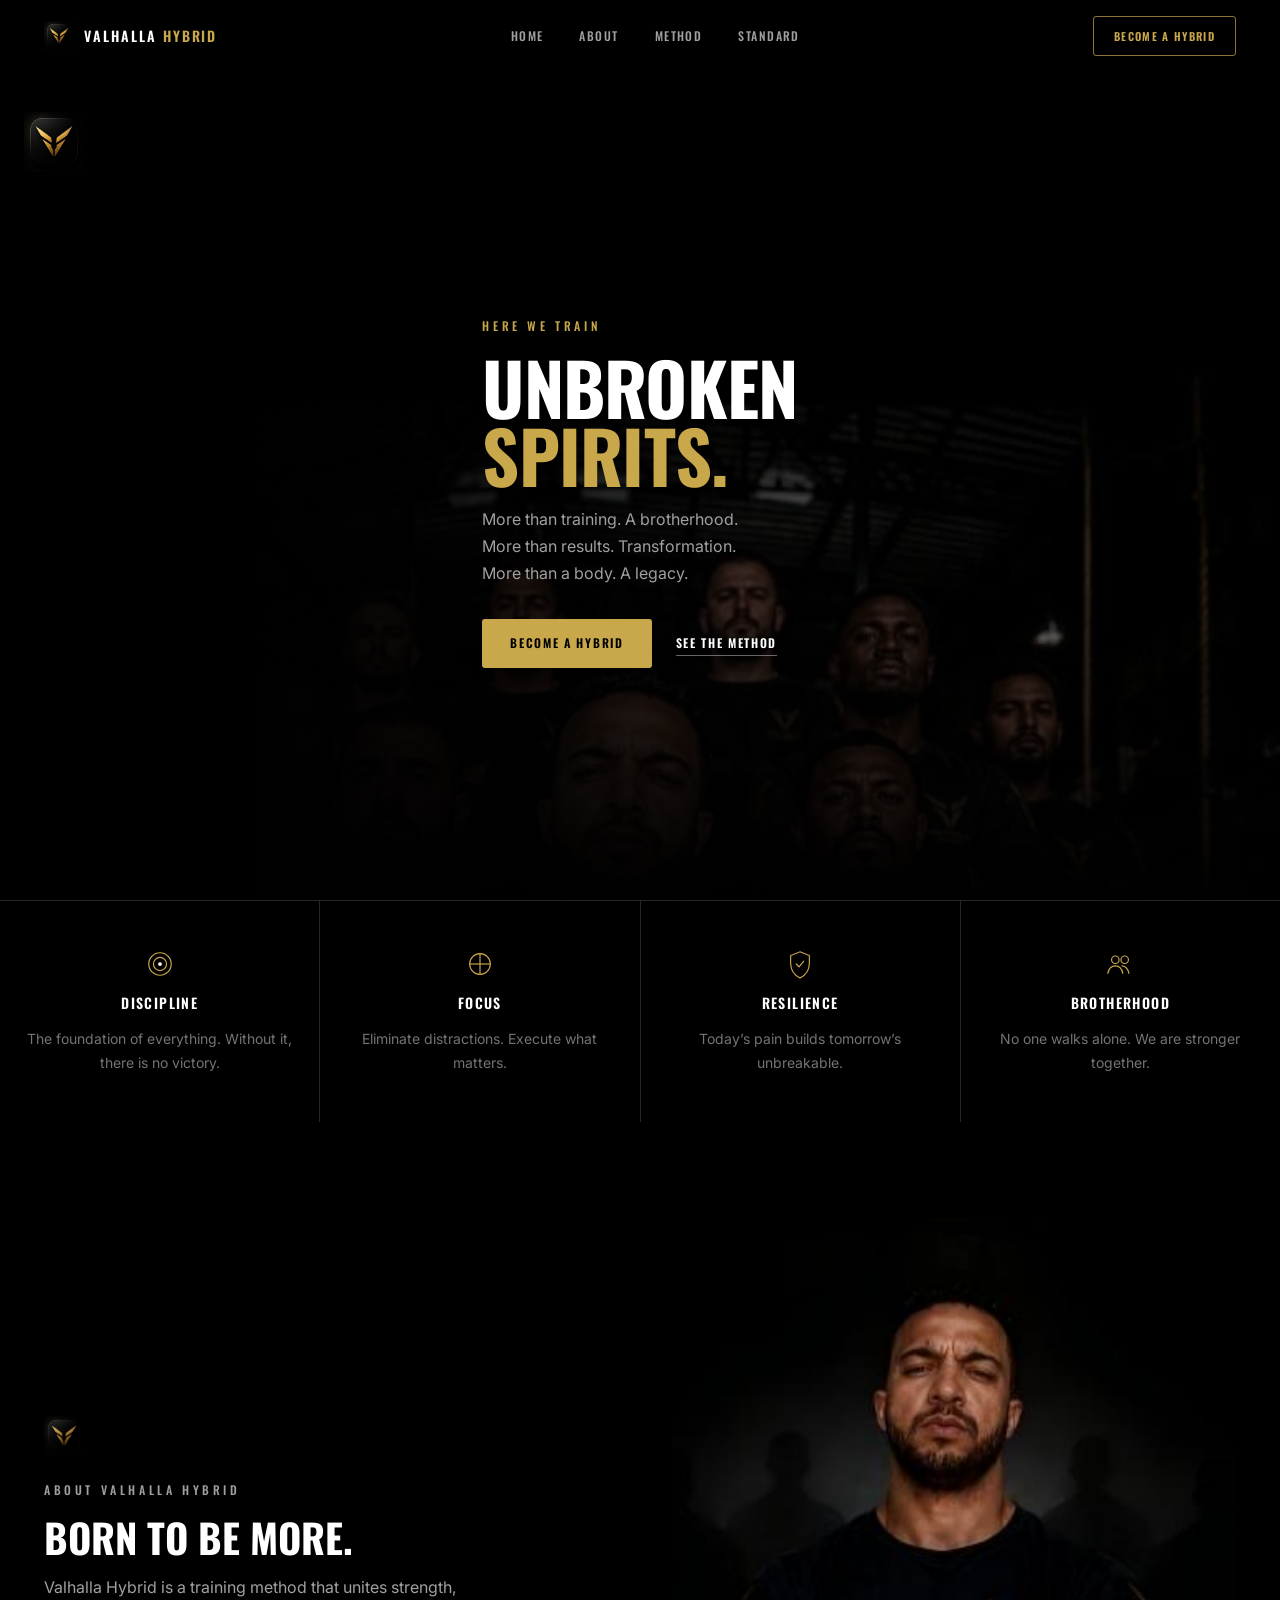
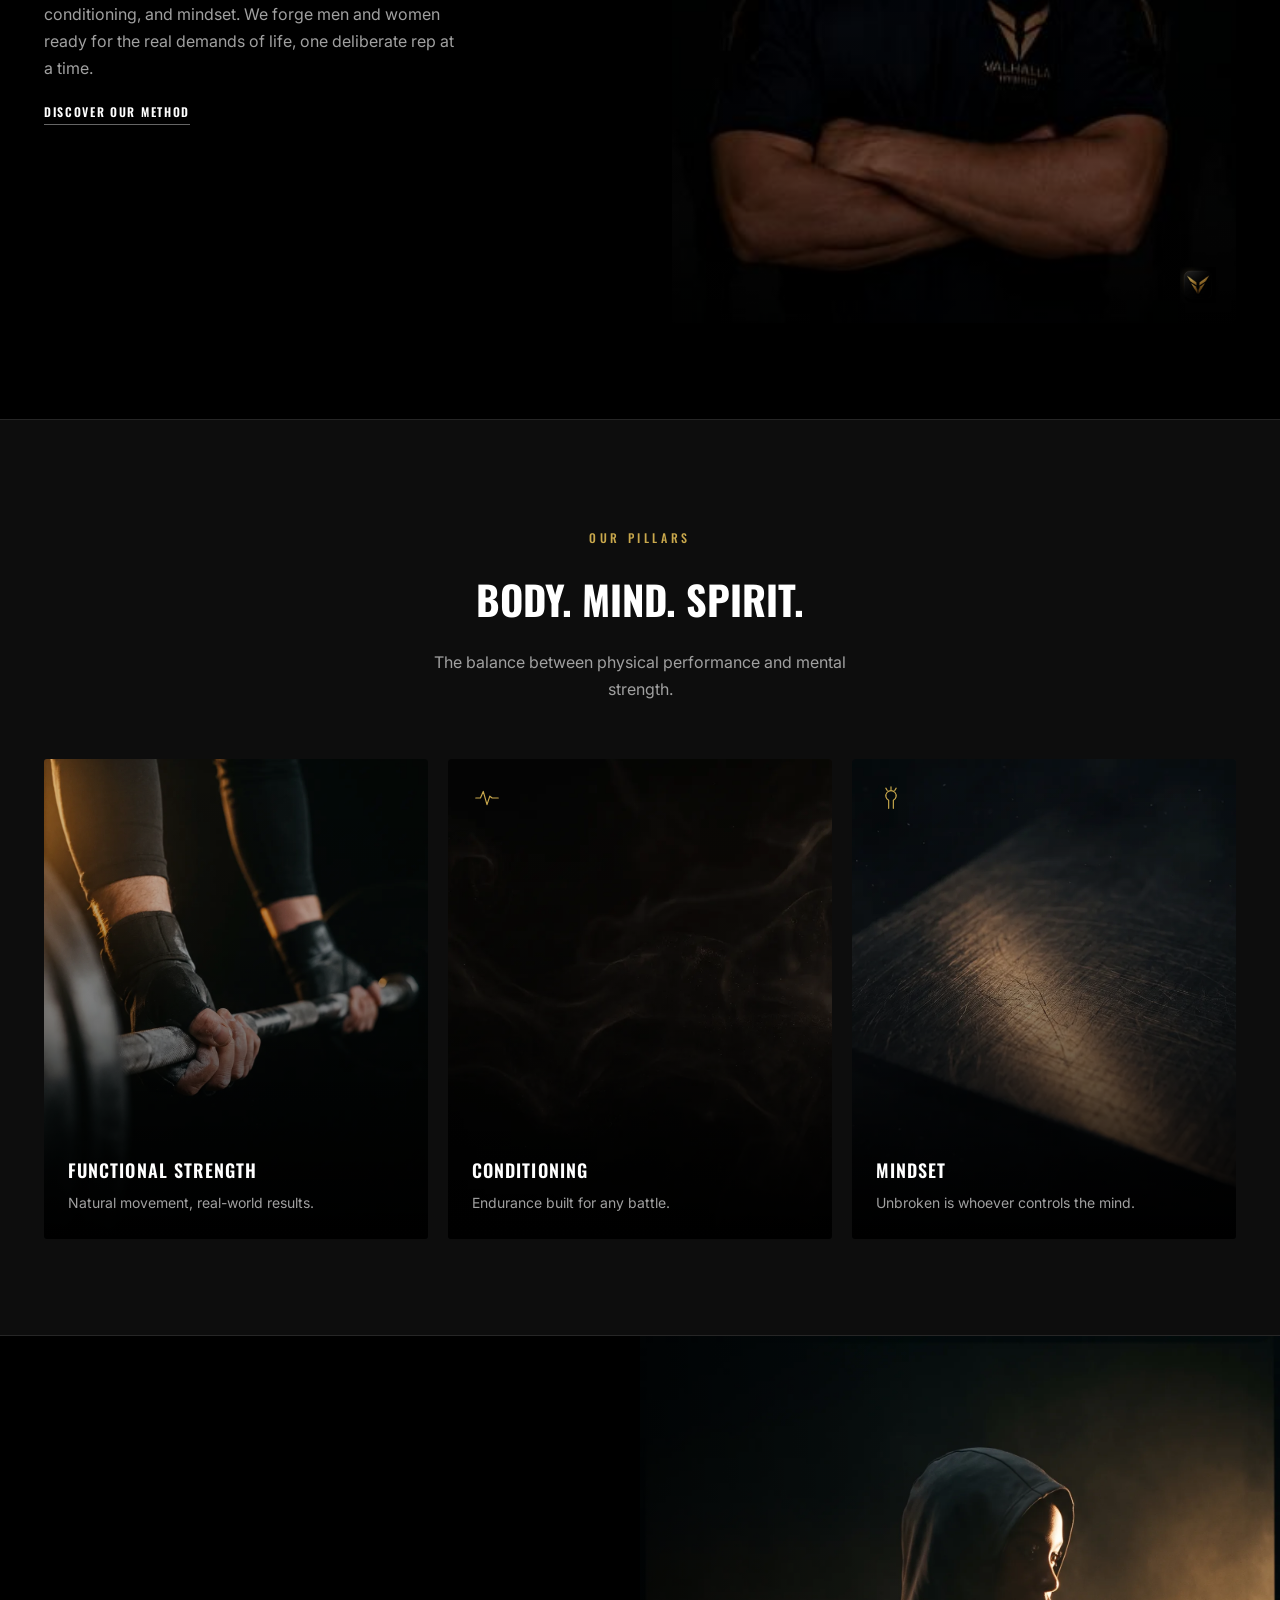
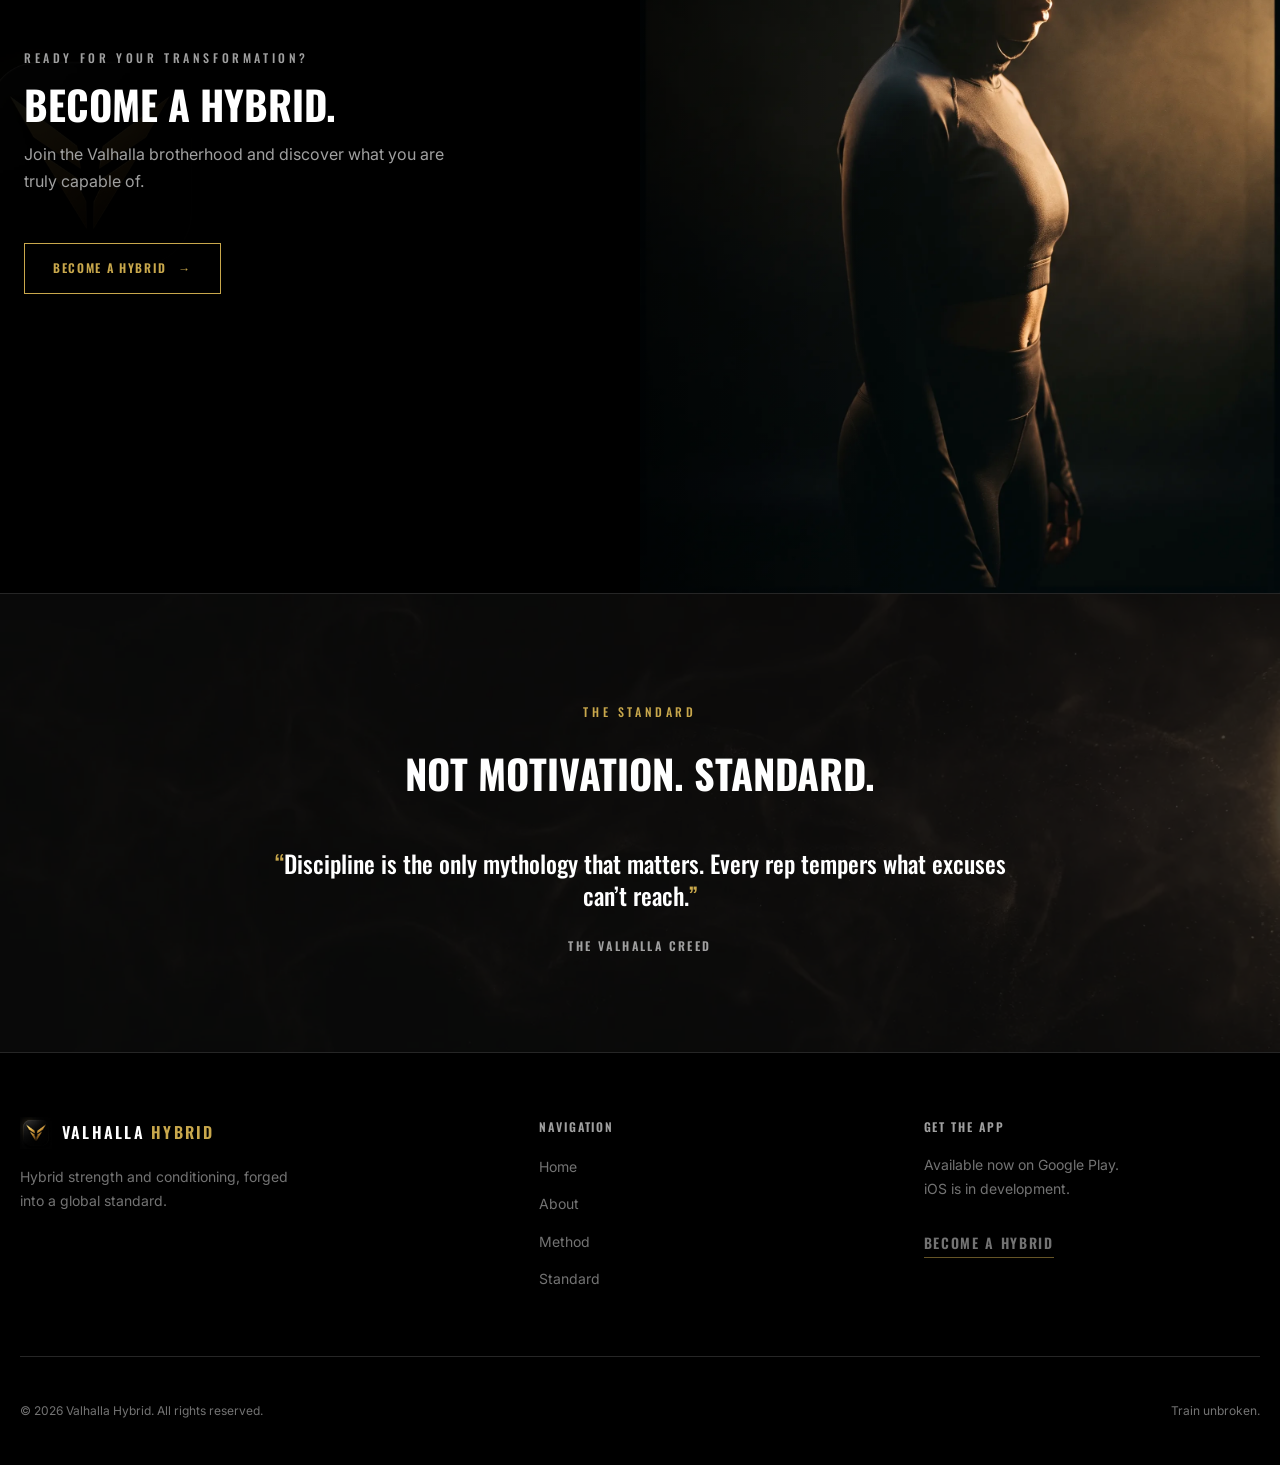
==== commit 0c21fd5a: "Use real squad/founder photos instead of repeated generated images" ====
--- a/index.html
+++ b/index.html
@@ -40,8 +40,8 @@
     <section id="top" class="hero">
       <img
         class="hero-bg"
-        src="assets/hero/athlete-standing.webp"
-        alt="A lone Valhalla Hybrid athlete standing in disciplined, controlled stance, lit by warm gold rim light against total darkness"
+        src="assets/hero/squad.jpg"
+        alt="The Valhalla Hybrid squad standing together in formation, arms crossed, in matching black and gold team gear"
       />
       <div class="hero-scrim-1"></div>
       <div class="hero-scrim-2"></div>
@@ -103,7 +103,7 @@
           <a href="#method" class="link-underline" style="color: var(--white)"><span>Discover Our Method</span></a>
         </div>
         <div class="about-photo">
-          <img src="assets/content/grip.webp" alt="Close-up of an athlete's hands gripping a barbell mid-lift, chalk dust catching warm gold rim light" />
+          <img src="assets/content/founder.jpg" alt="Rui Bueno, founder of Valhalla Hybrid, standing arms crossed in team gear" />
           <div class="scrim"></div>
           <img class="mark" src="assets/brand/logo-mark.webp" alt="" />
         </div>
--- a/styles.css
+++ b/styles.css
@@ -165,7 +165,7 @@
   width: 100%;
   height: 100%;
   object-fit: cover;
-  object-position: 68% center;
+  object-position: center 32%;
 }
 .hero-scrim-1 {
   position: absolute;
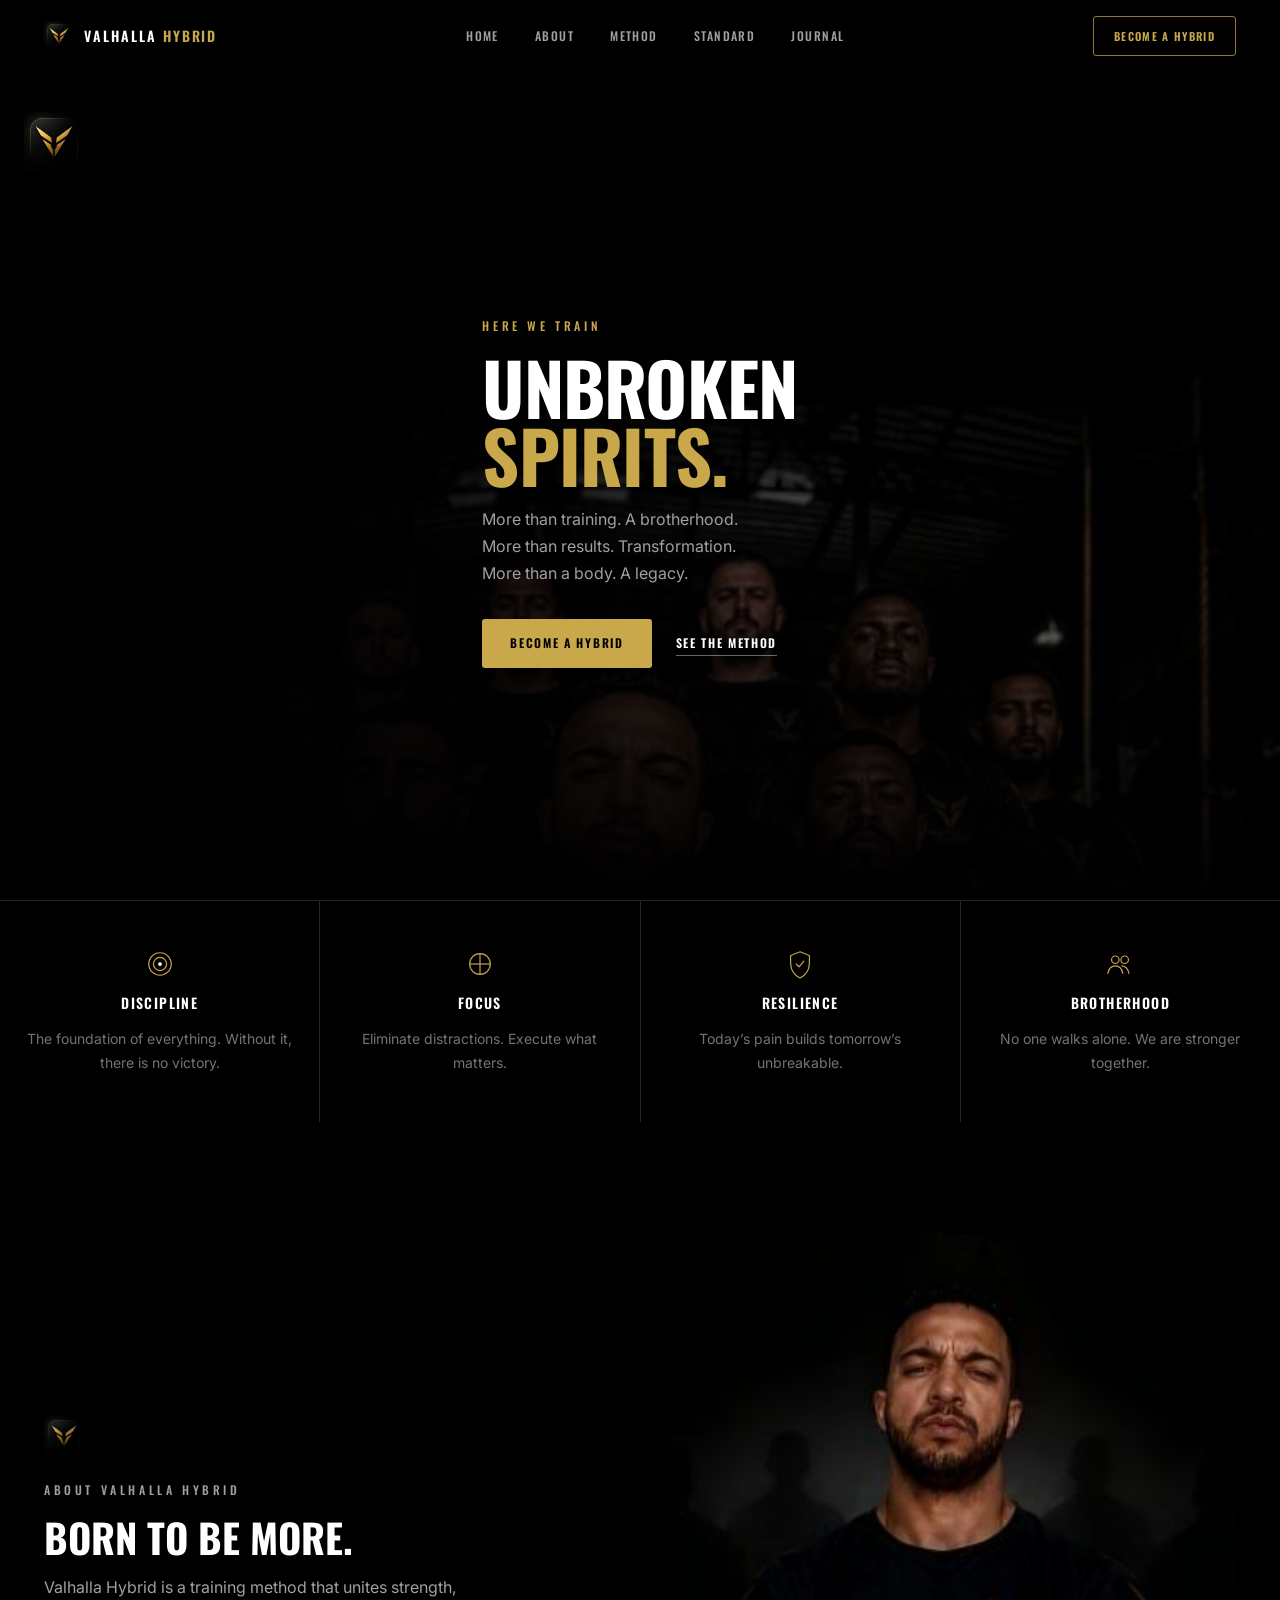
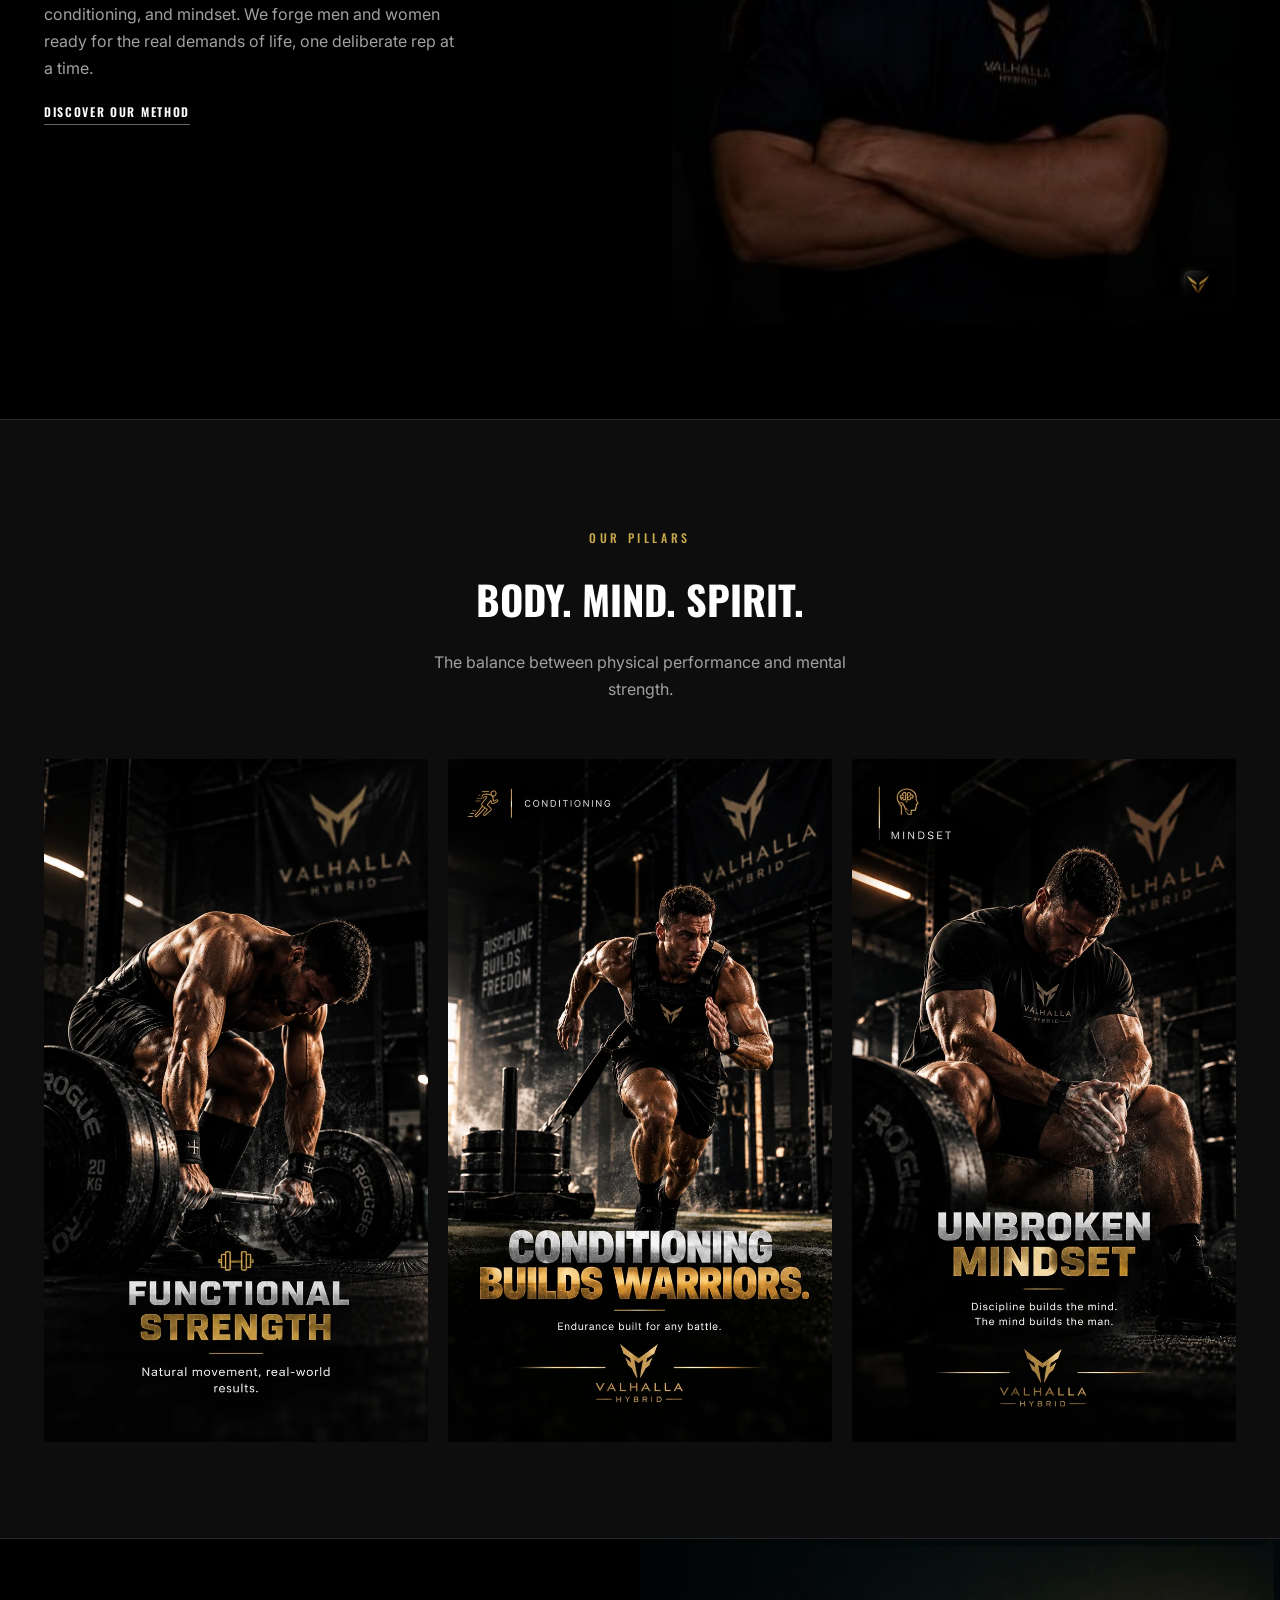
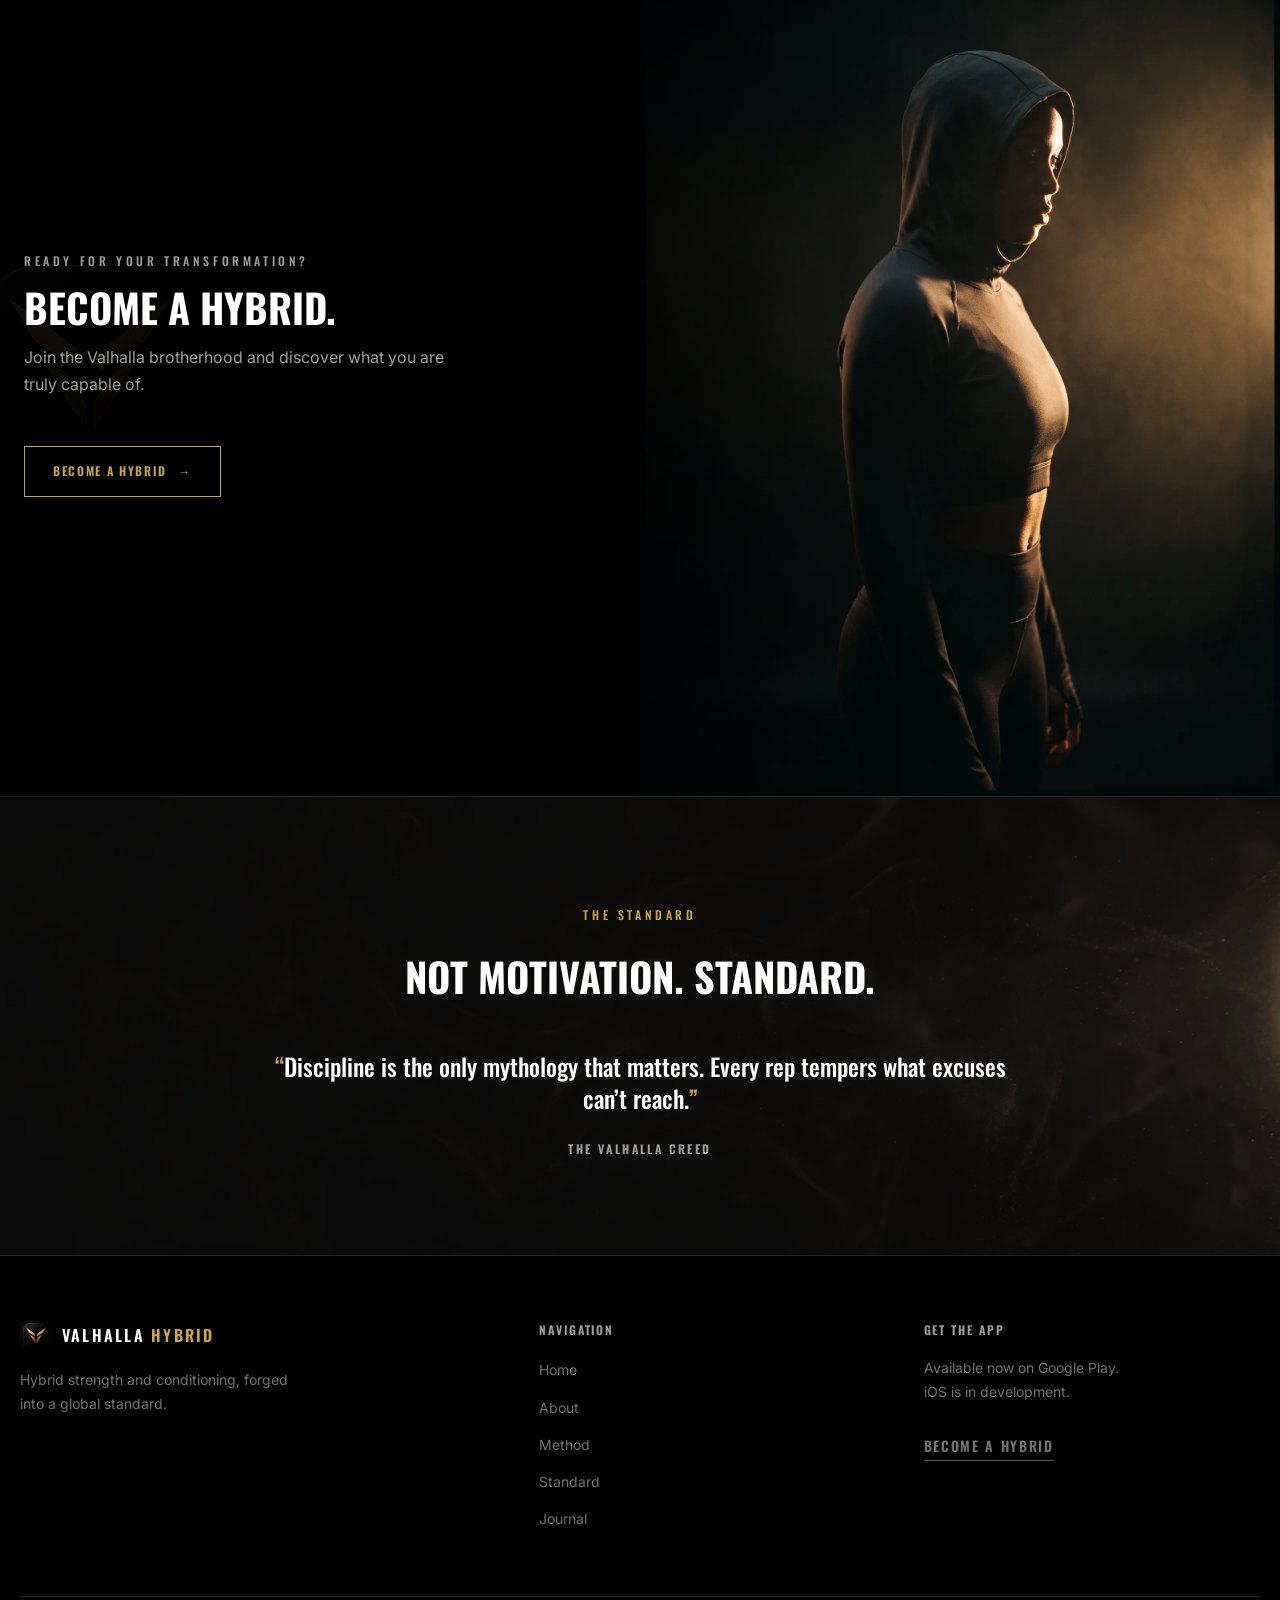
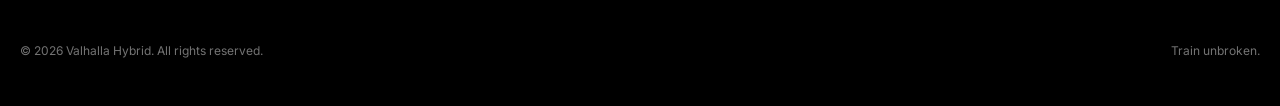
==== commit 951ae23d: "Add Journal section with 4 founding posts; replace Method card art with real poster photography" ====
--- a/index.html
+++ b/index.html
@@ -31,6 +31,7 @@
         <li><a href="#about">About</a></li>
         <li><a href="#method">Method</a></li>
         <li><a href="#standard">Standard</a></li>
+        <li><a href="journal.html">Journal</a></li>
       </ul>
       <a href="join.html" class="btn-nav">Become A Hybrid</a>
     </div>
@@ -117,31 +118,14 @@
         <p class="method-sub">The balance between physical performance and mental strength.</p>
 
         <div class="method-grid">
-          <article class="method-card">
-            <img src="assets/content/grip.webp" alt="Grip and form detail on a barbell, gold rim light against black" />
-            <div class="scrim"></div>
-            <div class="label">
-              <h3>Functional Strength</h3>
-              <p>Natural movement, real-world results.</p>
-            </div>
+          <article class="method-card poster">
+            <img src="assets/content/functional-strength.webp" alt="Athlete mid-deadlift, chalked hands on the bar, Functional Strength: natural movement, real-world results." />
           </article>
-          <article class="method-card">
-            <img src="assets/textures/texture-smoke.webp" alt="" />
-            <div class="scrim"></div>
-            <svg viewBox="0 0 256 256" fill="none" stroke-width="10"><path d="M32 128h40l24-56 32 112 24-72 20 16h52" stroke-linecap="round" stroke-linejoin="round"/></svg>
-            <div class="label">
-              <h3>Conditioning</h3>
-              <p>Endurance built for any battle.</p>
-            </div>
+          <article class="method-card poster">
+            <img src="assets/content/conditioning.webp" alt="Athlete sprinting with a weighted sled harness, Conditioning builds warriors: endurance built for any battle." />
           </article>
-          <article class="method-card">
-            <img src="assets/textures/texture-metal.webp" alt="" />
-            <div class="scrim"></div>
-            <svg viewBox="0 0 256 256" fill="none" stroke-width="10"><path d="M108 216V148a44 44 0 1 1 40 0v68" stroke-linecap="round" stroke-linejoin="round"/><path d="M128 32v24M84 44l12 20M172 44l-12 20" stroke-linecap="round"/></svg>
-            <div class="label">
-              <h3>Mindset</h3>
-              <p>Unbroken is whoever controls the mind.</p>
-            </div>
+          <article class="method-card poster">
+            <img src="assets/content/mindset.webp" alt="Athlete seated, chalking his hands, head down in focus, Unbroken Mindset: discipline builds the mind, the mind builds the man." />
           </article>
         </div>
       </div>
@@ -192,6 +176,7 @@
           <li><a href="#about">About</a></li>
           <li><a href="#method">Method</a></li>
           <li><a href="#standard">Standard</a></li>
+          <li><a href="journal.html">Journal</a></li>
         </ul>
       </div>
       <div class="footer-col">
--- a/styles.css
+++ b/styles.css
@@ -389,6 +389,16 @@
   object-fit: cover;
   opacity: 0.85;
 }
+.method-card.poster {
+  aspect-ratio: 940 / 1672;
+  transition: transform 0.3s ease;
+}
+.method-card.poster img {
+  opacity: 1;
+}
+.method-card.poster:hover {
+  transform: translateY(-4px);
+}
 .method-card .scrim {
   position: absolute;
   inset: 0;
@@ -658,3 +668,149 @@
     justify-content: space-between;
   }
 }
+
+/* ── JOURNAL: index ── */
+.journal-hero {
+  padding: 160px 0 64px;
+  border-bottom: 1px solid var(--surface-2);
+}
+.journal-hero h1 {
+  font-family: var(--font-display);
+  font-weight: 700;
+  text-transform: uppercase;
+  font-size: 44px;
+  line-height: 1.02;
+  margin: 16px 0;
+}
+.journal-hero p {
+  max-width: 480px;
+  color: var(--mist);
+}
+.journal-list {
+  padding: 64px 0 96px;
+  display: grid;
+  gap: 1px;
+  background: var(--surface-2);
+  border-top: 1px solid var(--surface-2);
+}
+.journal-card {
+  display: block;
+  background: var(--black);
+  transition: background 0.2s ease;
+}
+.journal-card:hover {
+  background: var(--ink);
+}
+.journal-card .container {
+  display: grid;
+  gap: 8px;
+  padding-top: 40px;
+  padding-bottom: 40px;
+}
+.journal-card .tag {
+  font-family: var(--font-display);
+  font-size: 11px;
+  font-weight: 600;
+  letter-spacing: 0.16em;
+  text-transform: uppercase;
+  color: var(--gold);
+}
+.journal-card h2 {
+  font-family: var(--font-display);
+  font-size: 26px;
+  font-weight: 600;
+  text-transform: uppercase;
+  margin: 0;
+  letter-spacing: 0.01em;
+}
+.journal-card p {
+  max-width: 640px;
+  color: var(--mist);
+  margin: 0;
+}
+.journal-card .meta {
+  font-size: 12px;
+  color: var(--mist-2);
+}
+
+/* ── JOURNAL: article ── */
+.article-hero {
+  position: relative;
+  padding: 220px 0 72px;
+  overflow: hidden;
+  border-bottom: 1px solid var(--surface-2);
+}
+.article-hero .bg-texture {
+  position: absolute;
+  inset: 0;
+  width: 100%;
+  height: 100%;
+  object-fit: cover;
+  opacity: 0.18;
+}
+.article-hero .container {
+  position: relative;
+}
+.article-hero h1 {
+  font-family: var(--font-display);
+  font-weight: 700;
+  text-transform: uppercase;
+  font-size: 40px;
+  line-height: 1.04;
+  max-width: 720px;
+  margin: 16px 0;
+}
+@media (min-width: 768px) {
+  .article-hero h1 {
+    font-size: 52px;
+  }
+}
+.article-meta {
+  font-size: 13px;
+  color: var(--mist-2);
+}
+.article-body {
+  padding: 64px 0 96px;
+}
+.article-body .prose {
+  max-width: 680px;
+  margin: 0 auto;
+}
+.article-body .prose p {
+  font-size: 17px;
+  line-height: 1.8;
+  color: var(--mist);
+  margin: 0 0 24px;
+}
+.article-body .prose h2 {
+  font-family: var(--font-display);
+  font-size: 22px;
+  font-weight: 600;
+  text-transform: uppercase;
+  color: var(--white);
+  margin: 48px 0 16px;
+}
+.article-body .prose blockquote {
+  margin: 40px 0;
+  padding-left: 24px;
+  border-left: 2px solid var(--gold);
+}
+.article-body .prose blockquote p {
+  font-family: var(--font-display);
+  font-size: 20px;
+  font-weight: 500;
+  color: var(--white);
+  line-height: 1.4;
+  margin: 0;
+}
+.article-cta {
+  max-width: 680px;
+  margin: 56px auto 0;
+  padding-top: 40px;
+  border-top: 1px solid var(--surface-2);
+  text-align: center;
+}
+.article-cta p {
+  color: var(--mist);
+  margin: 0 0 20px;
+}
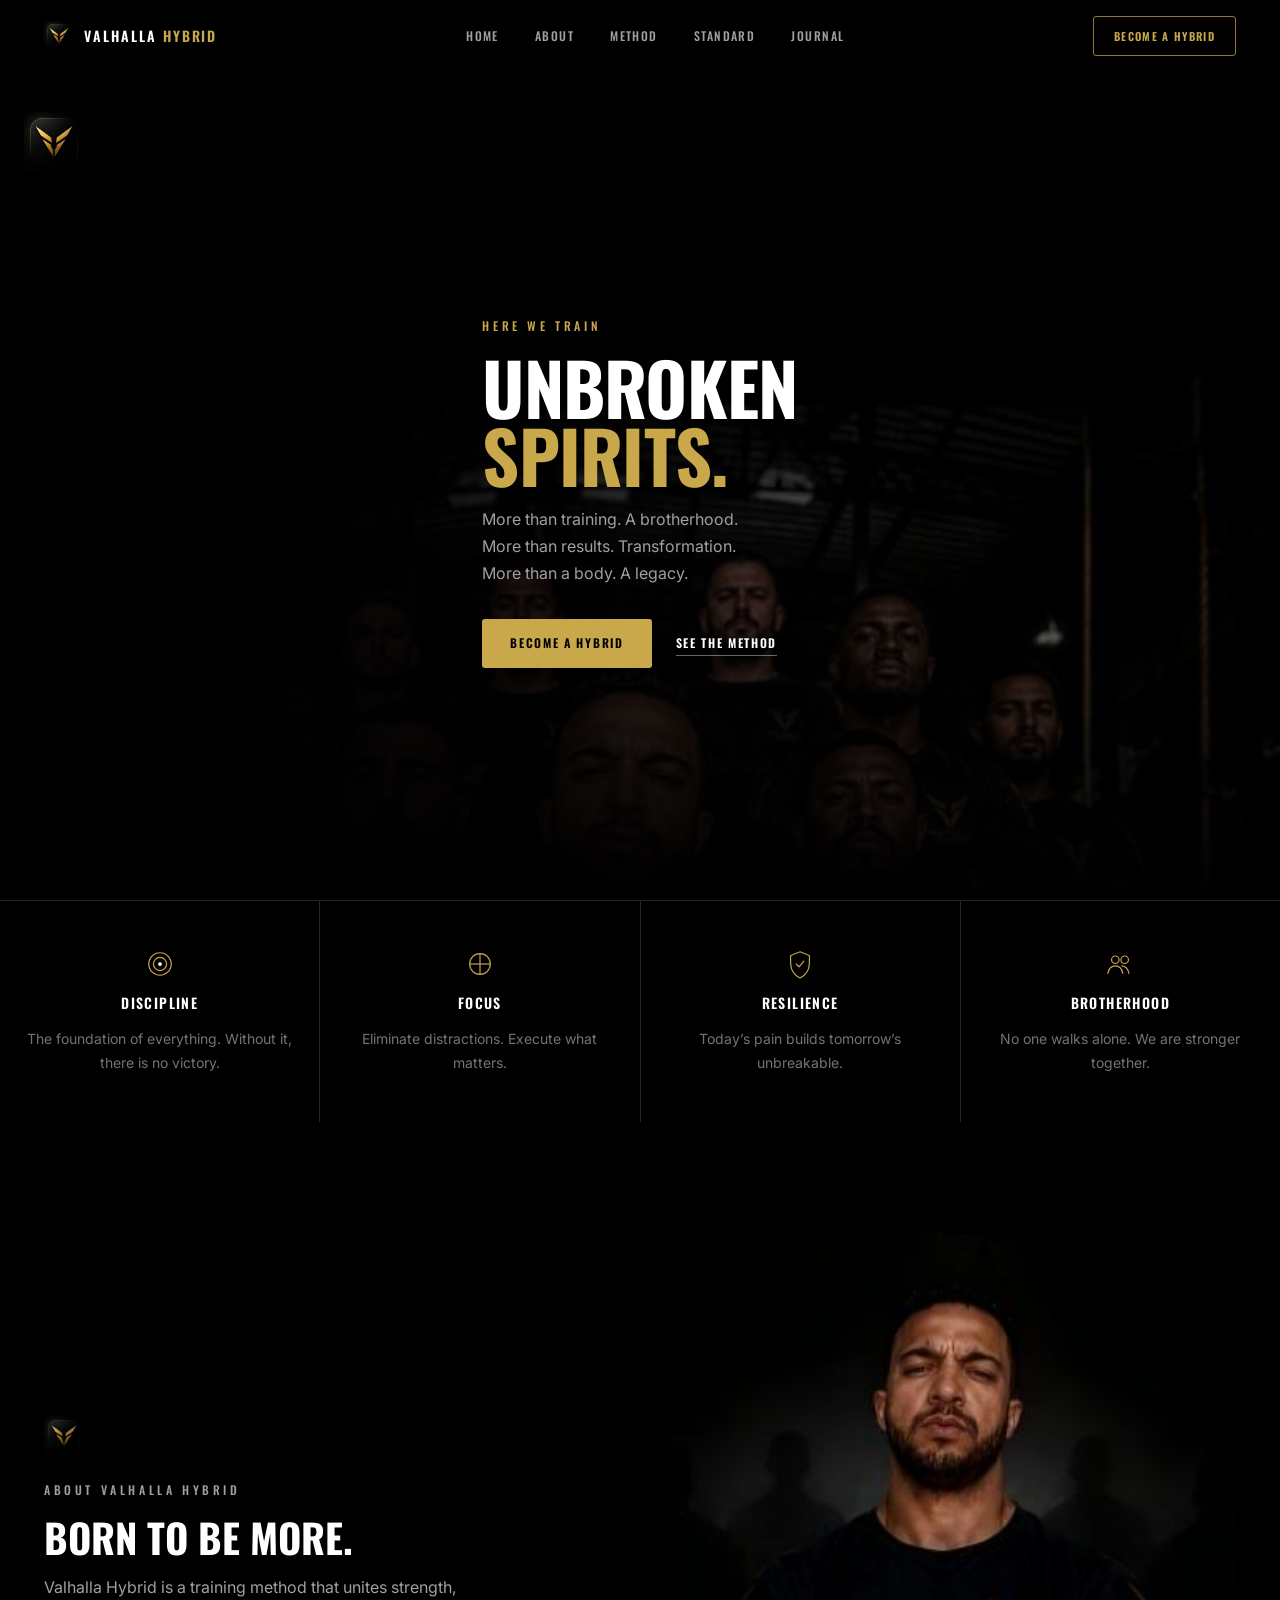
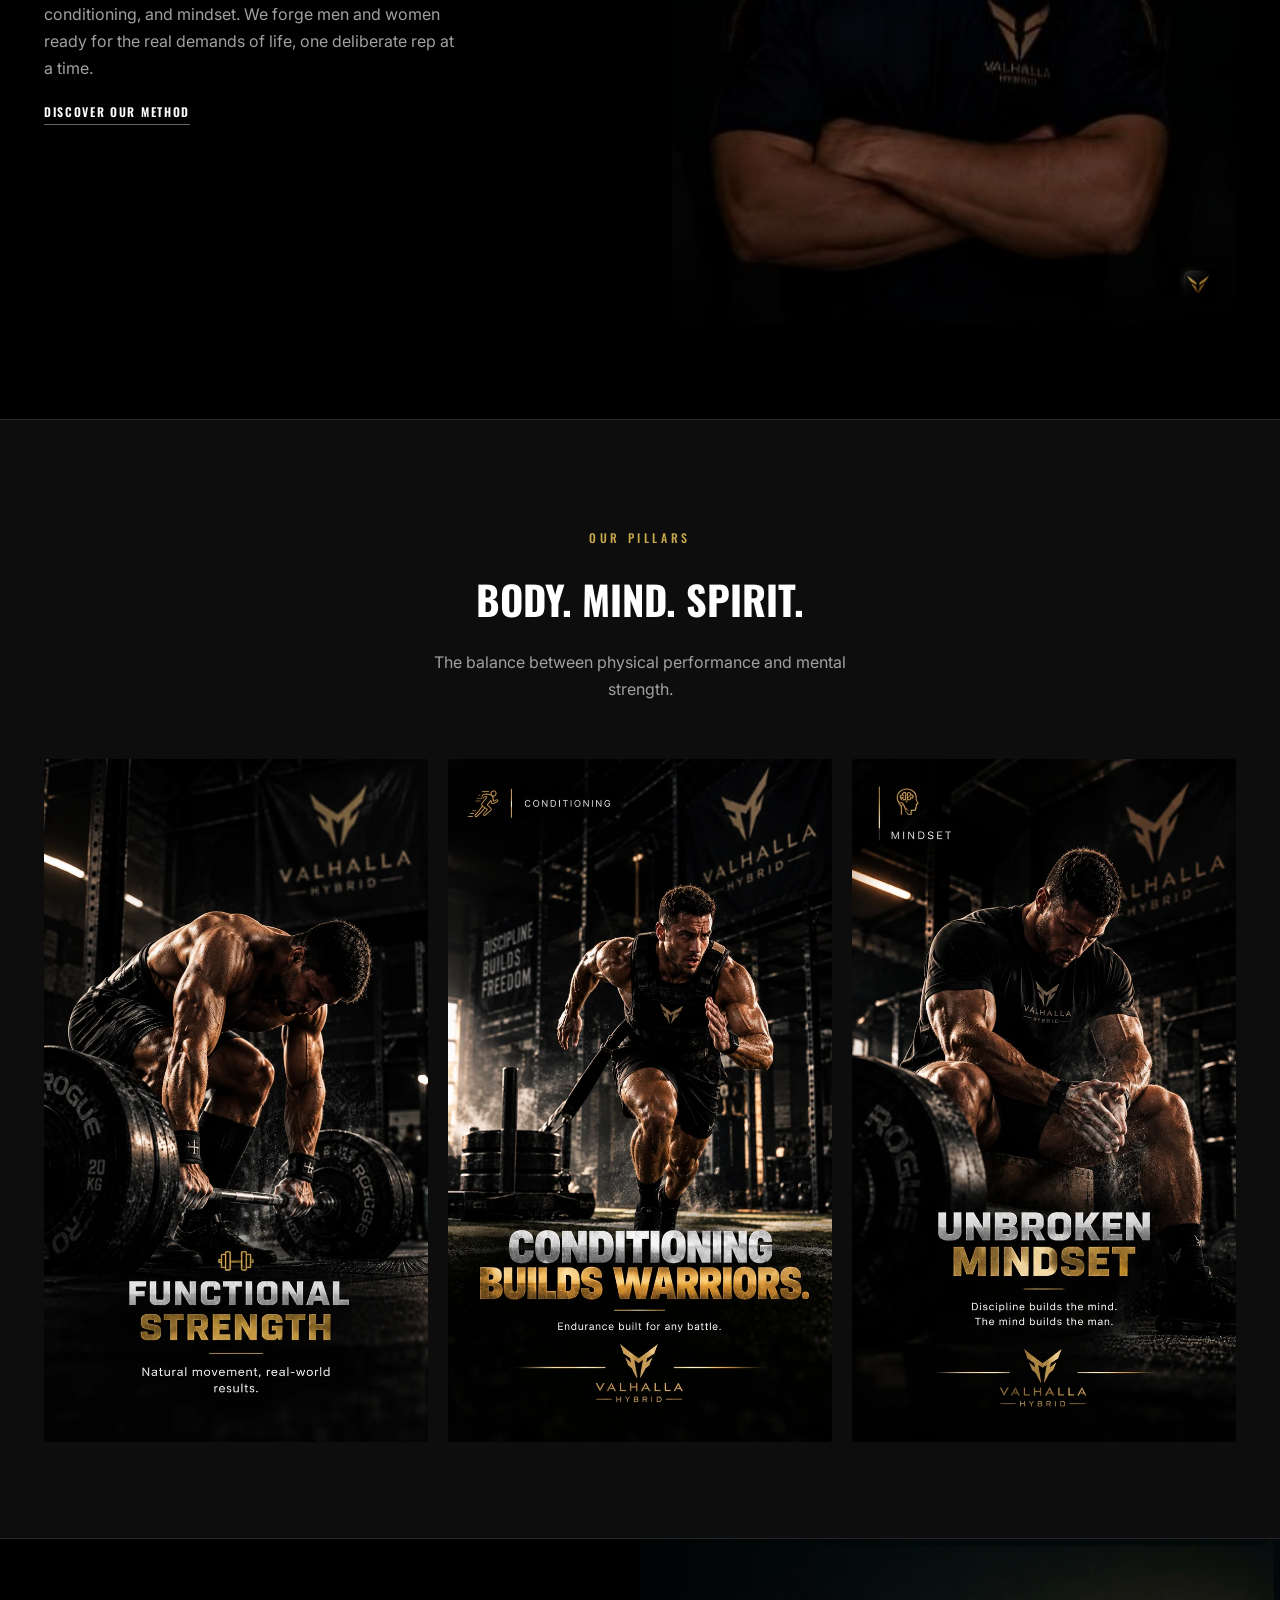
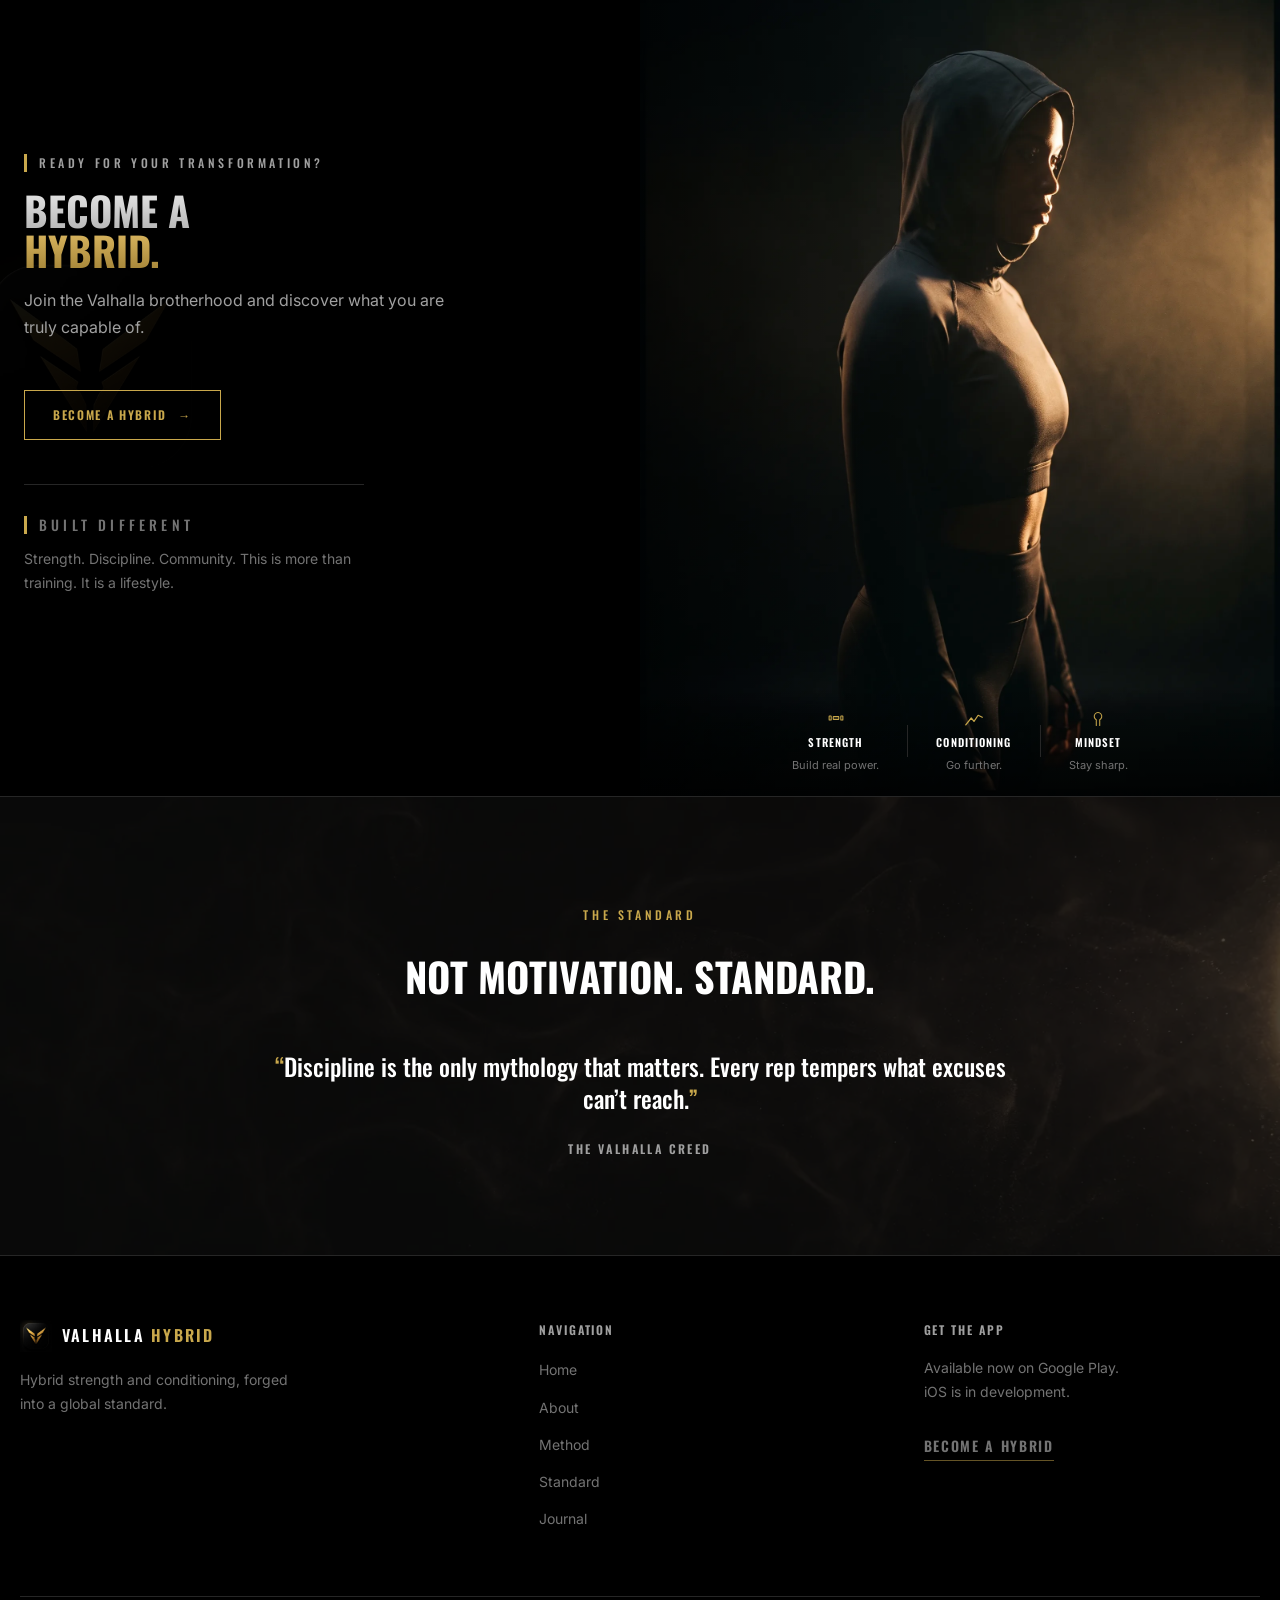
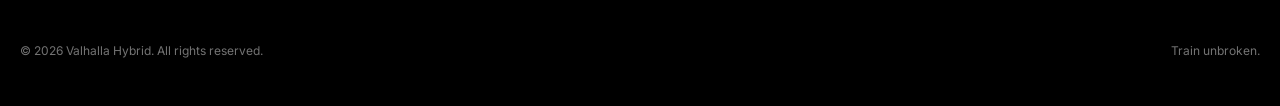
==== commit 82156544: "Redesign CTA-split section: gradient headline, Built Different block, pillar icon strip" ====
--- a/index.html
+++ b/index.html
@@ -135,15 +135,39 @@
       <div class="cta-split-text">
         <img class="watermark" src="assets/brand/logo-mark.webp" alt="" />
         <div class="inner">
-          <p class="eyebrow">Ready for your transformation?</p>
-          <h2>Become a hybrid.</h2>
+          <p class="eyebrow eyebrow-rule">Ready for your transformation?</p>
+          <h2><span class="silver">Become a</span><br /><span class="gold-grad">hybrid.</span></h2>
           <p>Join the Valhalla brotherhood and discover what you are truly capable of.</p>
           <a href="join.html" class="btn-framed">Become A Hybrid <span aria-hidden="true">&rarr;</span></a>
+
+          <div class="built-different">
+            <p class="eyebrow eyebrow-rule">Built Different</p>
+            <p>Strength. Discipline. Community. This is more than training. It is a lifestyle.</p>
+          </div>
         </div>
       </div>
       <div class="cta-split-photo">
         <img src="assets/hero/athlete-standing.webp" alt="A Valhalla Hybrid athlete standing tall in full clarity, gold rim light resolved against black" />
         <div class="scrim"></div>
+        <div class="cta-split-strip">
+          <div class="item">
+            <svg viewBox="0 0 256 256" fill="none" stroke-width="12"><rect x="96" y="112" width="64" height="32" rx="4"/><rect x="48" y="104" width="24" height="48" rx="4"/><rect x="184" y="104" width="24" height="48" rx="4"/></svg>
+            <h4>Strength</h4>
+            <p>Build real power.</p>
+          </div>
+          <div class="divider"></div>
+          <div class="item">
+            <svg viewBox="0 0 256 256" fill="none" stroke-width="14"><path d="M32 208 96 128l32 40 48-72 48 24" stroke-linecap="round" stroke-linejoin="round"/></svg>
+            <h4>Conditioning</h4>
+            <p>Go further.</p>
+          </div>
+          <div class="divider"></div>
+          <div class="item">
+            <svg viewBox="0 0 256 256" fill="none" stroke-width="12"><path d="M108 216V148a44 44 0 1 1 40 0v68" stroke-linecap="round" stroke-linejoin="round"/></svg>
+            <h4>Mindset</h4>
+            <p>Stay sharp.</p>
+          </div>
+        </div>
       </div>
     </section>
 
--- a/styles.css
+++ b/styles.css
@@ -462,6 +462,18 @@
   position: relative;
   max-width: 420px;
 }
+.eyebrow-rule {
+  display: flex;
+  align-items: center;
+  gap: 12px;
+}
+.eyebrow-rule::before {
+  content: "";
+  display: block;
+  width: 3px;
+  height: 18px;
+  background: var(--gold);
+}
 .cta-split-text h2 {
   font-family: var(--font-display);
   font-weight: 700;
@@ -470,8 +482,78 @@
   line-height: 1.02;
   margin: 16px 0;
 }
+.cta-split-text h2 .silver {
+  background: linear-gradient(180deg, #f2f2f2 0%, #ababab 100%);
+  -webkit-background-clip: text;
+  background-clip: text;
+  color: transparent;
+}
+.cta-split-text h2 .gold-grad {
+  background: linear-gradient(180deg, var(--gold-bright) 0%, var(--gold-dim) 100%);
+  -webkit-background-clip: text;
+  background-clip: text;
+  color: transparent;
+}
 .cta-split-text p {
   color: var(--mist);
+}
+.built-different {
+  margin-top: 44px;
+  padding-top: 28px;
+  border-top: 1px solid var(--surface-2);
+  max-width: 340px;
+}
+.built-different .eyebrow-rule {
+  margin-bottom: 10px;
+}
+.built-different p {
+  font-size: 14px;
+  line-height: 1.7;
+  color: var(--mist-2);
+  margin: 0;
+}
+.cta-split-strip {
+  position: absolute;
+  left: 0;
+  right: 0;
+  bottom: 0;
+  display: flex;
+  align-items: center;
+  justify-content: center;
+  gap: 0;
+  padding: 22px 24px;
+  background: linear-gradient(to top, rgba(0, 0, 0, 0.75), transparent);
+}
+.cta-split-strip .item {
+  display: flex;
+  flex-direction: column;
+  align-items: center;
+  gap: 4px;
+  padding: 0 28px;
+}
+.cta-split-strip .item svg {
+  width: 22px;
+  height: 22px;
+  stroke: var(--gold);
+}
+.cta-split-strip .item h4 {
+  font-family: var(--font-display);
+  font-size: 11px;
+  font-weight: 600;
+  letter-spacing: 0.1em;
+  text-transform: uppercase;
+  color: var(--white);
+  margin: 0;
+}
+.cta-split-strip .item p {
+  font-size: 11px;
+  color: var(--mist-2);
+  margin: 0;
+}
+.cta-split-strip .divider {
+  width: 1px;
+  height: 32px;
+  background: var(--surface-2);
 }
 .btn-framed {
   margin-top: 32px;
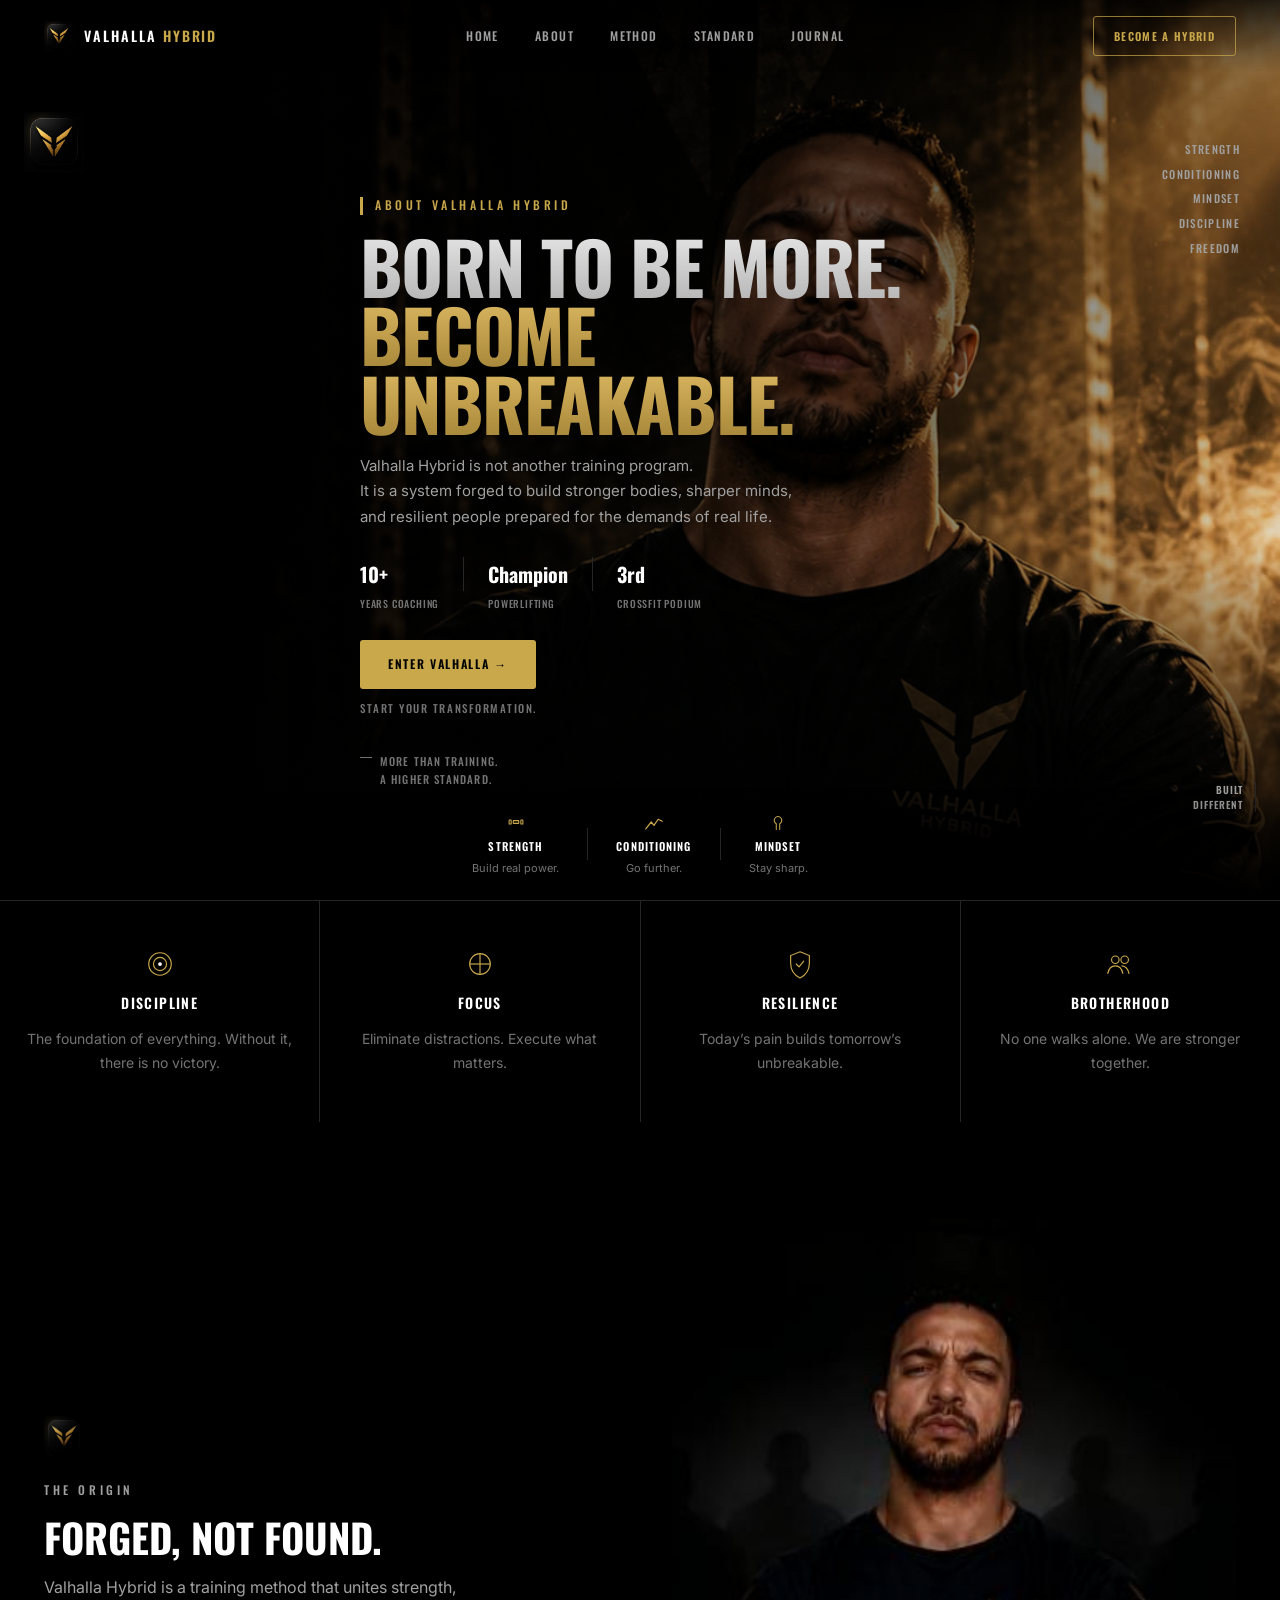
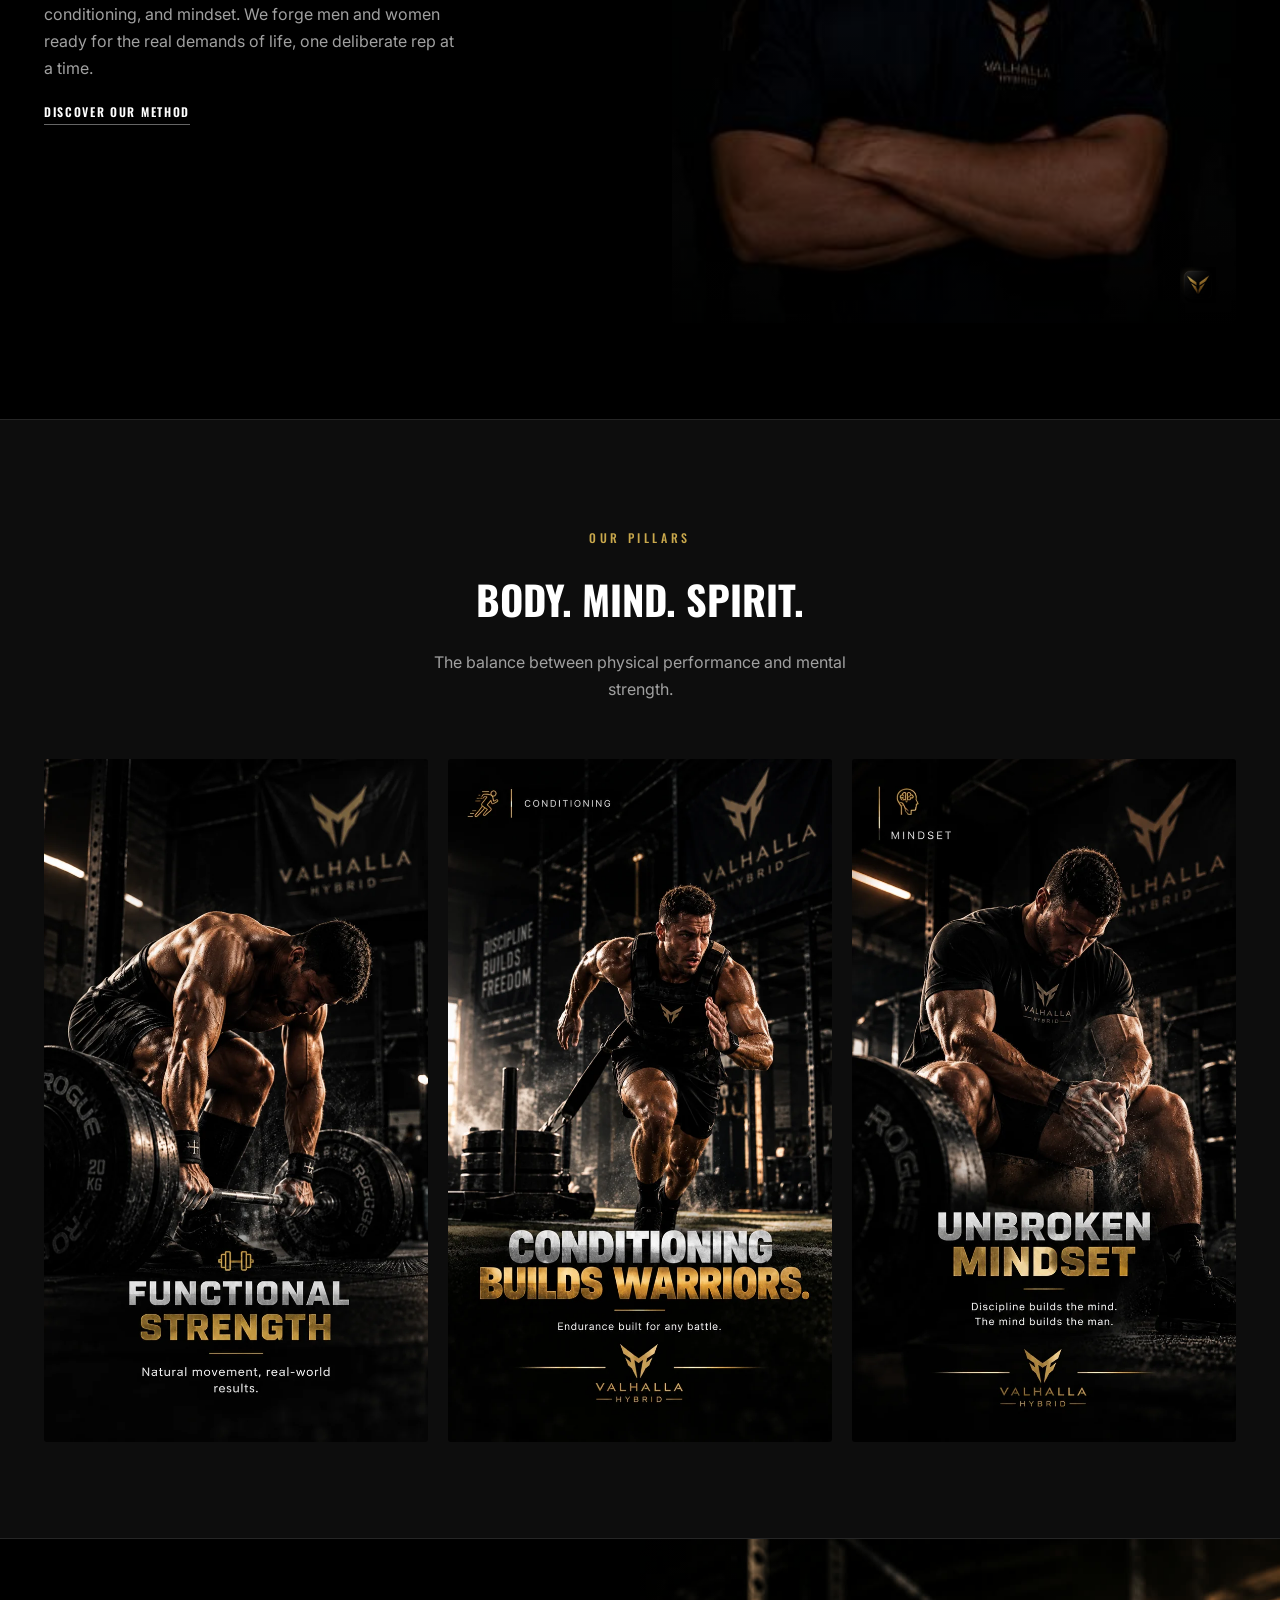
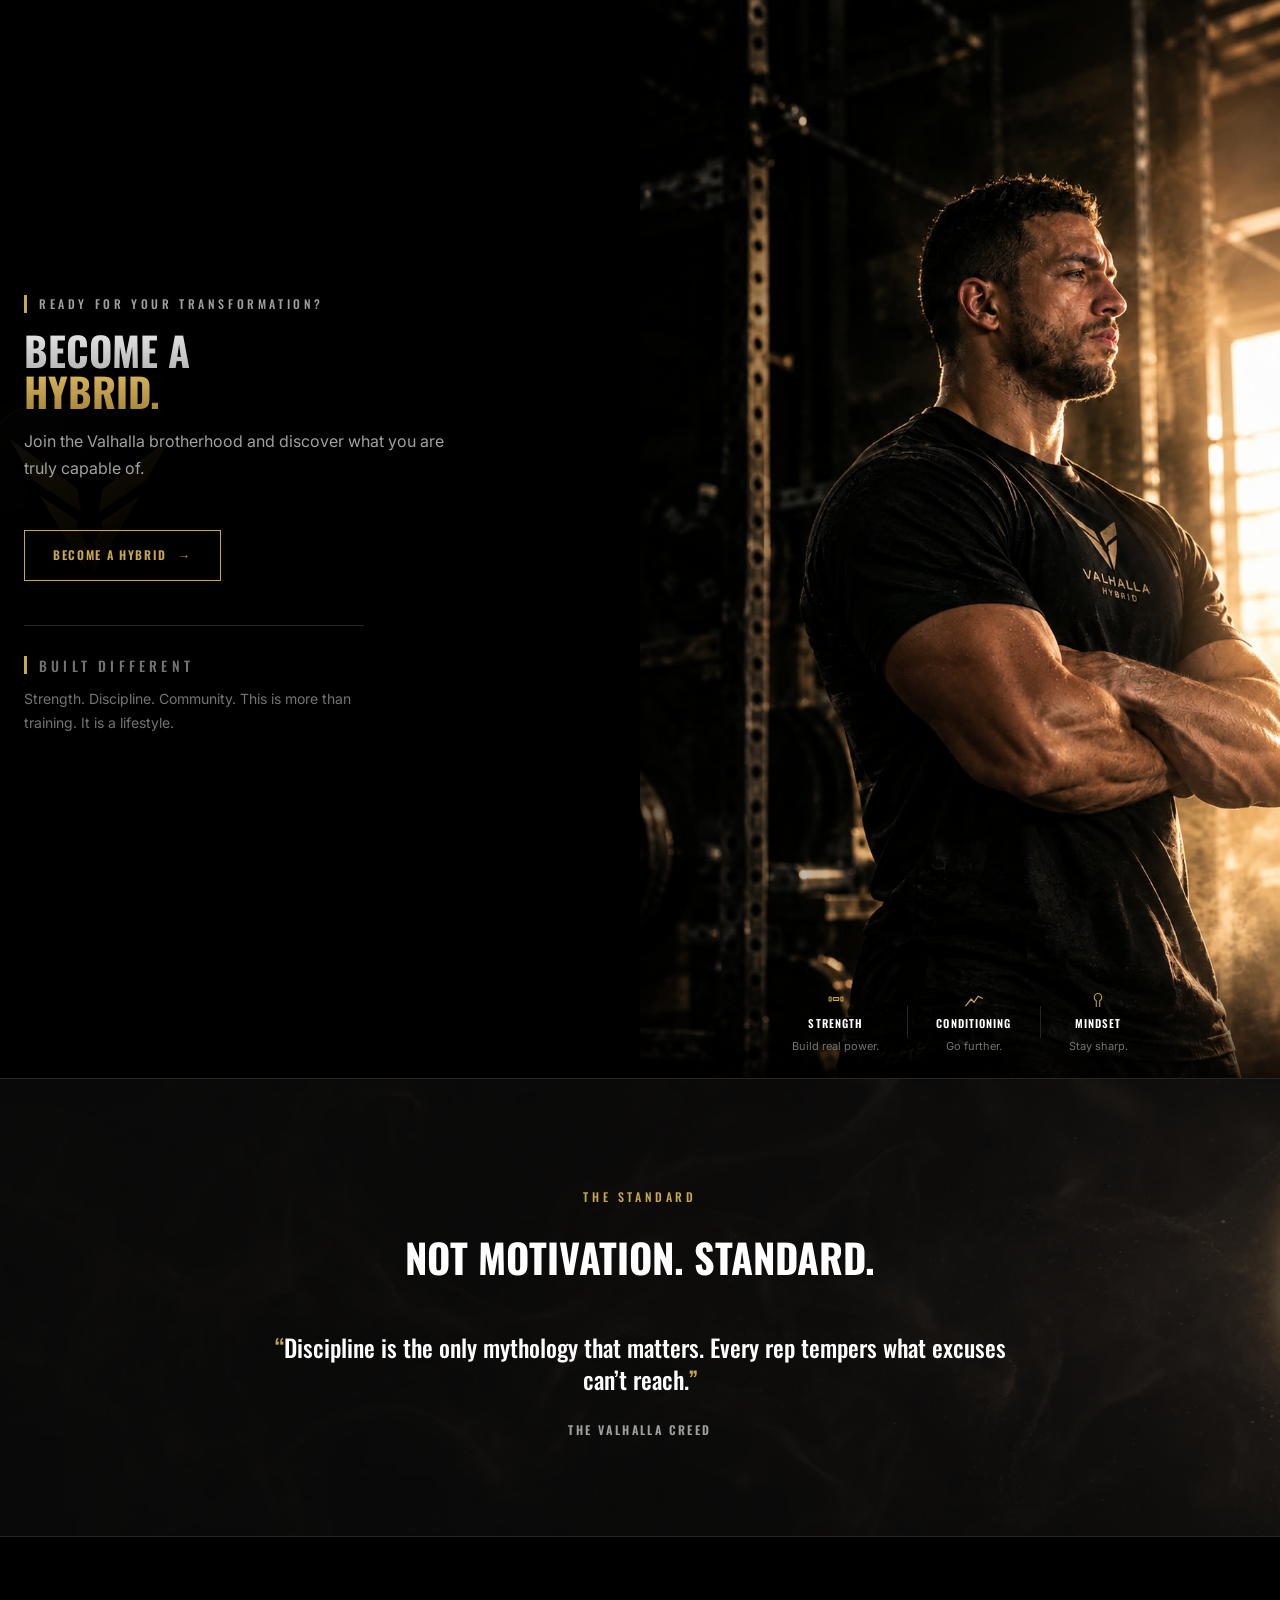
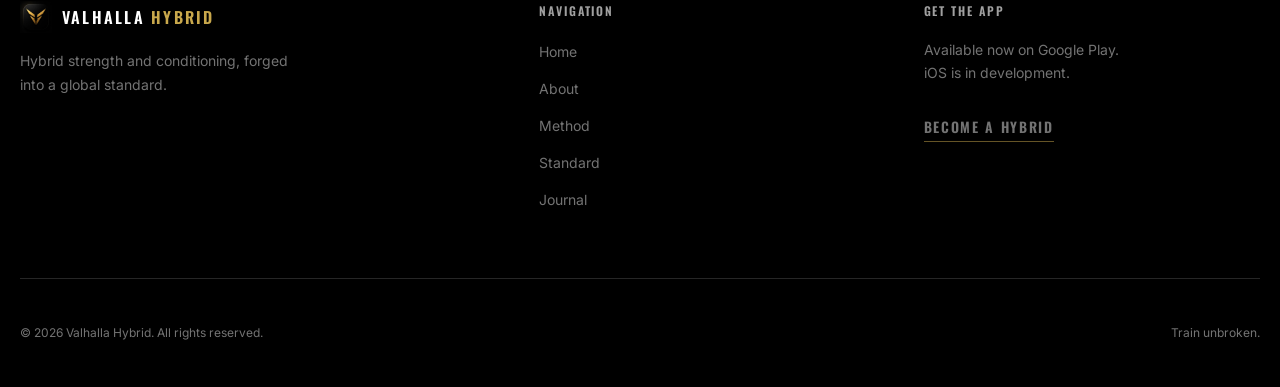
==== commit 30dc4abf: "Rebuild hero to match Born to Be More mockup: real photo, stats, side list, icon strip" ====
--- a/index.html
+++ b/index.html
@@ -41,27 +41,78 @@
     <section id="top" class="hero">
       <img
         class="hero-bg"
-        src="assets/hero/squad.jpg"
-        alt="The Valhalla Hybrid squad standing together in formation, arms crossed, in matching black and gold team gear"
+        src="assets/hero/athlete-front.jpg"
+        alt="Rui Bueno, founder of Valhalla Hybrid, standing arms crossed in front of a Discipline Builds Freedom banner"
       />
       <div class="hero-scrim-1"></div>
       <div class="hero-scrim-2"></div>
       <img class="hero-mark reveal" src="assets/brand/logo-mark.webp" alt="" />
+
+      <ul class="hero-side-list reveal" style="animation-delay: 200ms">
+        <li>Strength</li>
+        <li>Conditioning</li>
+        <li>Mindset</li>
+        <li>Discipline</li>
+        <li>Freedom</li>
+      </ul>
+      <p class="hero-built-different">Built<br />Different</p>
+
       <div class="container">
         <div class="hero-content">
-          <p class="eyebrow reveal">Here we train</p>
+          <p class="eyebrow eyebrow-rule reveal">About Valhalla Hybrid</p>
           <h1 class="hero-title reveal" style="animation-delay: 80ms">
-            Unbroken<br /><span class="gold">spirits.</span>
+            <span class="silver">Born to be more.</span><br />
+            <span class="gold-grad">Become unbreakable.</span>
           </h1>
           <p class="hero-sub reveal" style="animation-delay: 160ms">
-            More than training. A brotherhood.<br />
-            More than results. Transformation.<br />
-            More than a body. A legacy.
+            Valhalla Hybrid is not another training program.<br />
+            It is a system forged to build stronger bodies, sharper minds,<br />
+            and resilient people prepared for the demands of real life.
           </p>
+
+          <div class="hero-stats reveal" style="animation-delay: 200ms">
+            <div class="stat">
+              <span class="num">10+</span>
+              <span class="label">Years Coaching</span>
+            </div>
+            <div class="divider"></div>
+            <div class="stat">
+              <span class="num">Champion</span>
+              <span class="label">Powerlifting</span>
+            </div>
+            <div class="divider"></div>
+            <div class="stat">
+              <span class="num">3rd</span>
+              <span class="label">CrossFit Podium</span>
+            </div>
+          </div>
+
           <div class="hero-ctas reveal" style="animation-delay: 240ms">
-            <a href="join.html" class="btn-gold">Become A Hybrid</a>
-            <a href="#method" class="link-underline"><span>See The Method</span></a>
-          </div>
+            <a href="join.html" class="btn-gold">Enter Valhalla <span aria-hidden="true">&rarr;</span></a>
+          </div>
+          <p class="hero-cta-caption">Start your transformation.</p>
+
+          <p class="hero-footline"><span class="rule"></span>More than training.<br />A higher standard.</p>
+        </div>
+      </div>
+
+      <div class="cta-split-strip hero-strip">
+        <div class="item">
+          <svg viewBox="0 0 256 256" fill="none" stroke-width="12"><rect x="96" y="112" width="64" height="32" rx="4"/><rect x="48" y="104" width="24" height="48" rx="4"/><rect x="184" y="104" width="24" height="48" rx="4"/></svg>
+          <h4>Strength</h4>
+          <p>Build real power.</p>
+        </div>
+        <div class="divider"></div>
+        <div class="item">
+          <svg viewBox="0 0 256 256" fill="none" stroke-width="14"><path d="M32 208 96 128l32 40 48-72 48 24" stroke-linecap="round" stroke-linejoin="round"/></svg>
+          <h4>Conditioning</h4>
+          <p>Go further.</p>
+        </div>
+        <div class="divider"></div>
+        <div class="item">
+          <svg viewBox="0 0 256 256" fill="none" stroke-width="12"><path d="M108 216V148a44 44 0 1 1 40 0v68" stroke-linecap="round" stroke-linejoin="round"/></svg>
+          <h4>Mindset</h4>
+          <p>Stay sharp.</p>
         </div>
       </div>
     </section>
@@ -95,8 +146,8 @@
       <div class="container about-grid">
         <div>
           <img src="assets/brand/logo-mark.webp" alt="" style="height: 40px; width: 40px; opacity: 0.8; margin-bottom: 24px" />
-          <p class="eyebrow">About Valhalla Hybrid</p>
-          <h2>Born to be more.</h2>
+          <p class="eyebrow">The Origin</p>
+          <h2>Forged, not found.</h2>
           <p>
             Valhalla Hybrid is a training method that unites strength, conditioning, and mindset.
             We forge men and women ready for the real demands of life, one deliberate rep at a time.
@@ -147,7 +198,7 @@
         </div>
       </div>
       <div class="cta-split-photo">
-        <img src="assets/hero/athlete-standing.webp" alt="A Valhalla Hybrid athlete standing tall in full clarity, gold rim light resolved against black" />
+        <img src="assets/content/athlete-side-profile.jpg" alt="A Valhalla Hybrid athlete in side profile, arms crossed, gold rim light against a dark gym" />
         <div class="scrim"></div>
         <div class="cta-split-strip">
           <div class="item">
--- a/styles.css
+++ b/styles.css
@@ -202,16 +202,125 @@
   color: var(--gold);
 }
 .hero-sub {
-  max-width: 380px;
-  color: var(--mist);
-  font-size: 16px;
-  margin-bottom: 32px;
+  max-width: 460px;
+  color: var(--mist);
+  font-size: 15px;
+  line-height: 1.7;
+  margin-bottom: 28px;
 }
 .hero-ctas {
   display: flex;
   flex-wrap: wrap;
   align-items: center;
   gap: 24px;
+}
+.hero-cta-caption {
+  margin: 10px 0 0;
+  font-family: var(--font-display);
+  font-size: 11px;
+  font-weight: 500;
+  letter-spacing: 0.14em;
+  text-transform: uppercase;
+  color: var(--mist-2);
+}
+.hero-stats {
+  display: flex;
+  align-items: flex-start;
+  gap: 24px;
+  margin-bottom: 28px;
+}
+.hero-stats .stat {
+  display: flex;
+  flex-direction: column;
+  gap: 4px;
+}
+.hero-stats .num {
+  font-family: var(--font-display);
+  font-size: 20px;
+  font-weight: 700;
+  color: var(--white);
+}
+.hero-stats .label {
+  font-family: var(--font-display);
+  font-size: 10px;
+  font-weight: 500;
+  letter-spacing: 0.08em;
+  text-transform: uppercase;
+  color: var(--mist-2);
+}
+.hero-stats .divider {
+  width: 1px;
+  height: 34px;
+  background: var(--surface-2);
+}
+.hero-footline {
+  margin: 36px 0 0;
+  padding-left: 20px;
+  position: relative;
+  font-family: var(--font-display);
+  font-size: 11px;
+  font-weight: 500;
+  letter-spacing: 0.1em;
+  text-transform: uppercase;
+  color: var(--mist-2);
+  line-height: 1.6;
+}
+.hero-footline .rule {
+  position: absolute;
+  left: 0;
+  top: 4px;
+  width: 12px;
+  height: 1px;
+  background: var(--mist-2);
+}
+.hero-side-list {
+  display: none;
+  position: absolute;
+  right: 40px;
+  top: 140px;
+  list-style: none;
+  margin: 0;
+  padding: 0;
+  text-align: right;
+  gap: 6px;
+  flex-direction: column;
+}
+.hero-side-list li {
+  font-family: var(--font-display);
+  font-size: 11px;
+  font-weight: 500;
+  letter-spacing: 0.12em;
+  text-transform: uppercase;
+  color: var(--mist);
+}
+.hero-built-different {
+  display: none;
+  position: absolute;
+  right: 24px;
+  bottom: 88px;
+  margin: 0;
+  font-family: var(--font-display);
+  font-size: 10px;
+  font-weight: 600;
+  letter-spacing: 0.1em;
+  text-transform: uppercase;
+  color: var(--mist);
+  text-align: right;
+  line-height: 1.5;
+  border-right: 1px solid var(--surface-2);
+  padding-right: 12px;
+}
+.hero-strip {
+  position: absolute;
+}
+@media (min-width: 1024px) {
+  .hero-side-list,
+  .hero-built-different {
+    display: flex;
+  }
+  .hero-built-different {
+    display: block;
+  }
 }
 .btn-gold {
   background: var(--gold);
@@ -482,13 +591,13 @@
   line-height: 1.02;
   margin: 16px 0;
 }
-.cta-split-text h2 .silver {
+.silver {
   background: linear-gradient(180deg, #f2f2f2 0%, #ababab 100%);
   -webkit-background-clip: text;
   background-clip: text;
   color: transparent;
 }
-.cta-split-text h2 .gold-grad {
+.gold-grad {
   background: linear-gradient(180deg, var(--gold-bright) 0%, var(--gold-dim) 100%);
   -webkit-background-clip: text;
   background-clip: text;
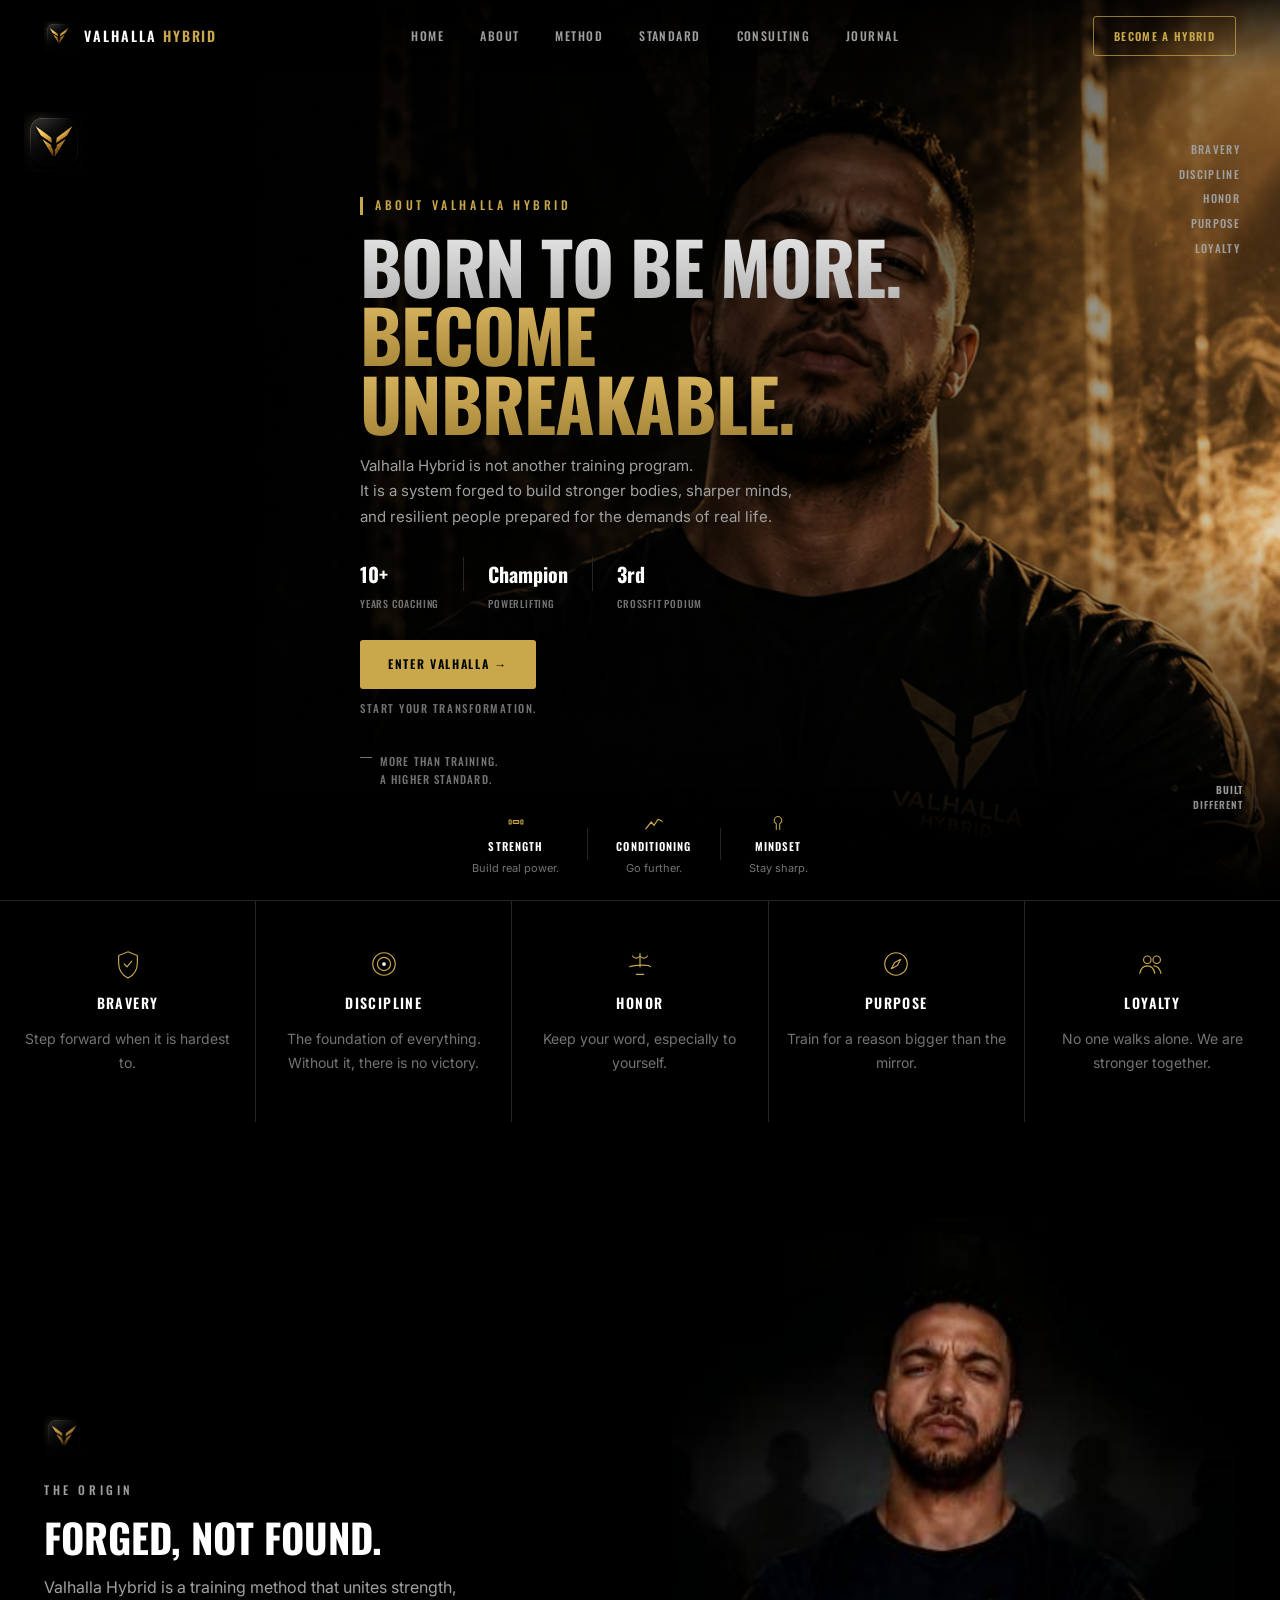
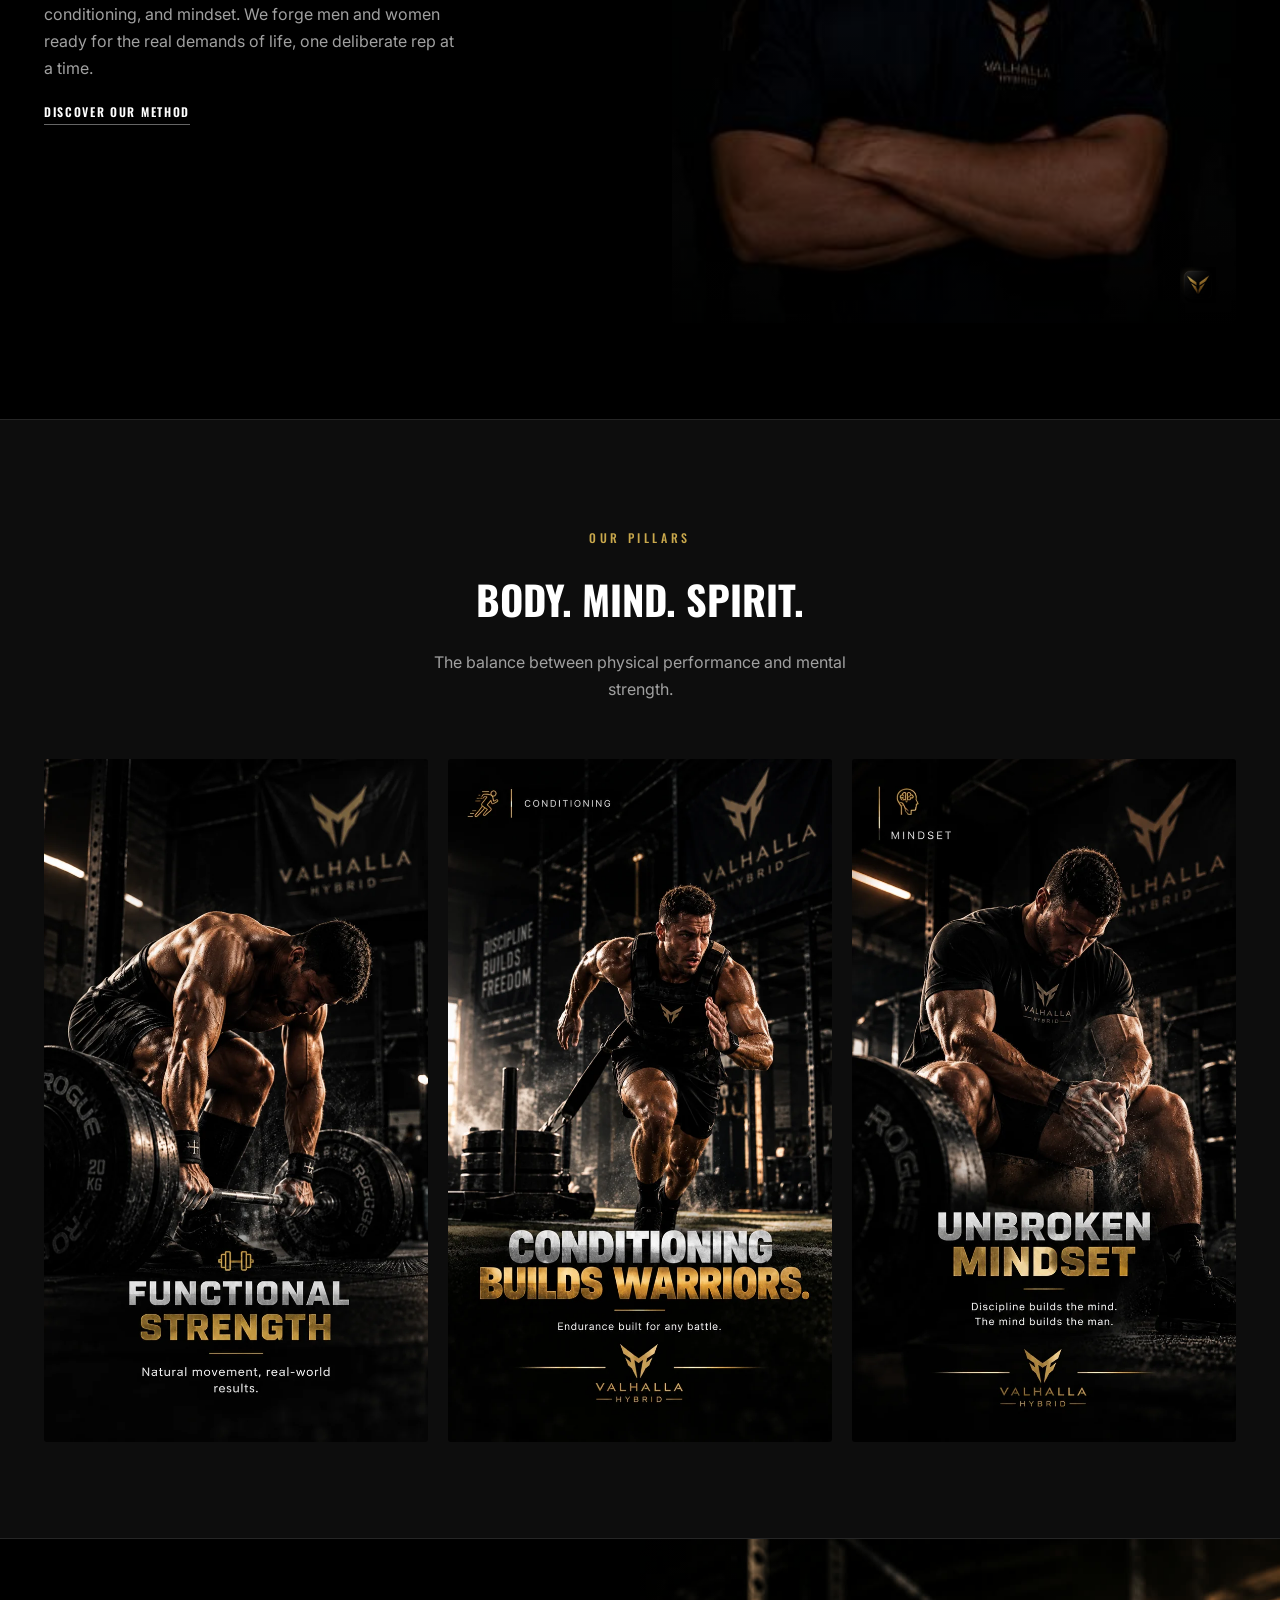
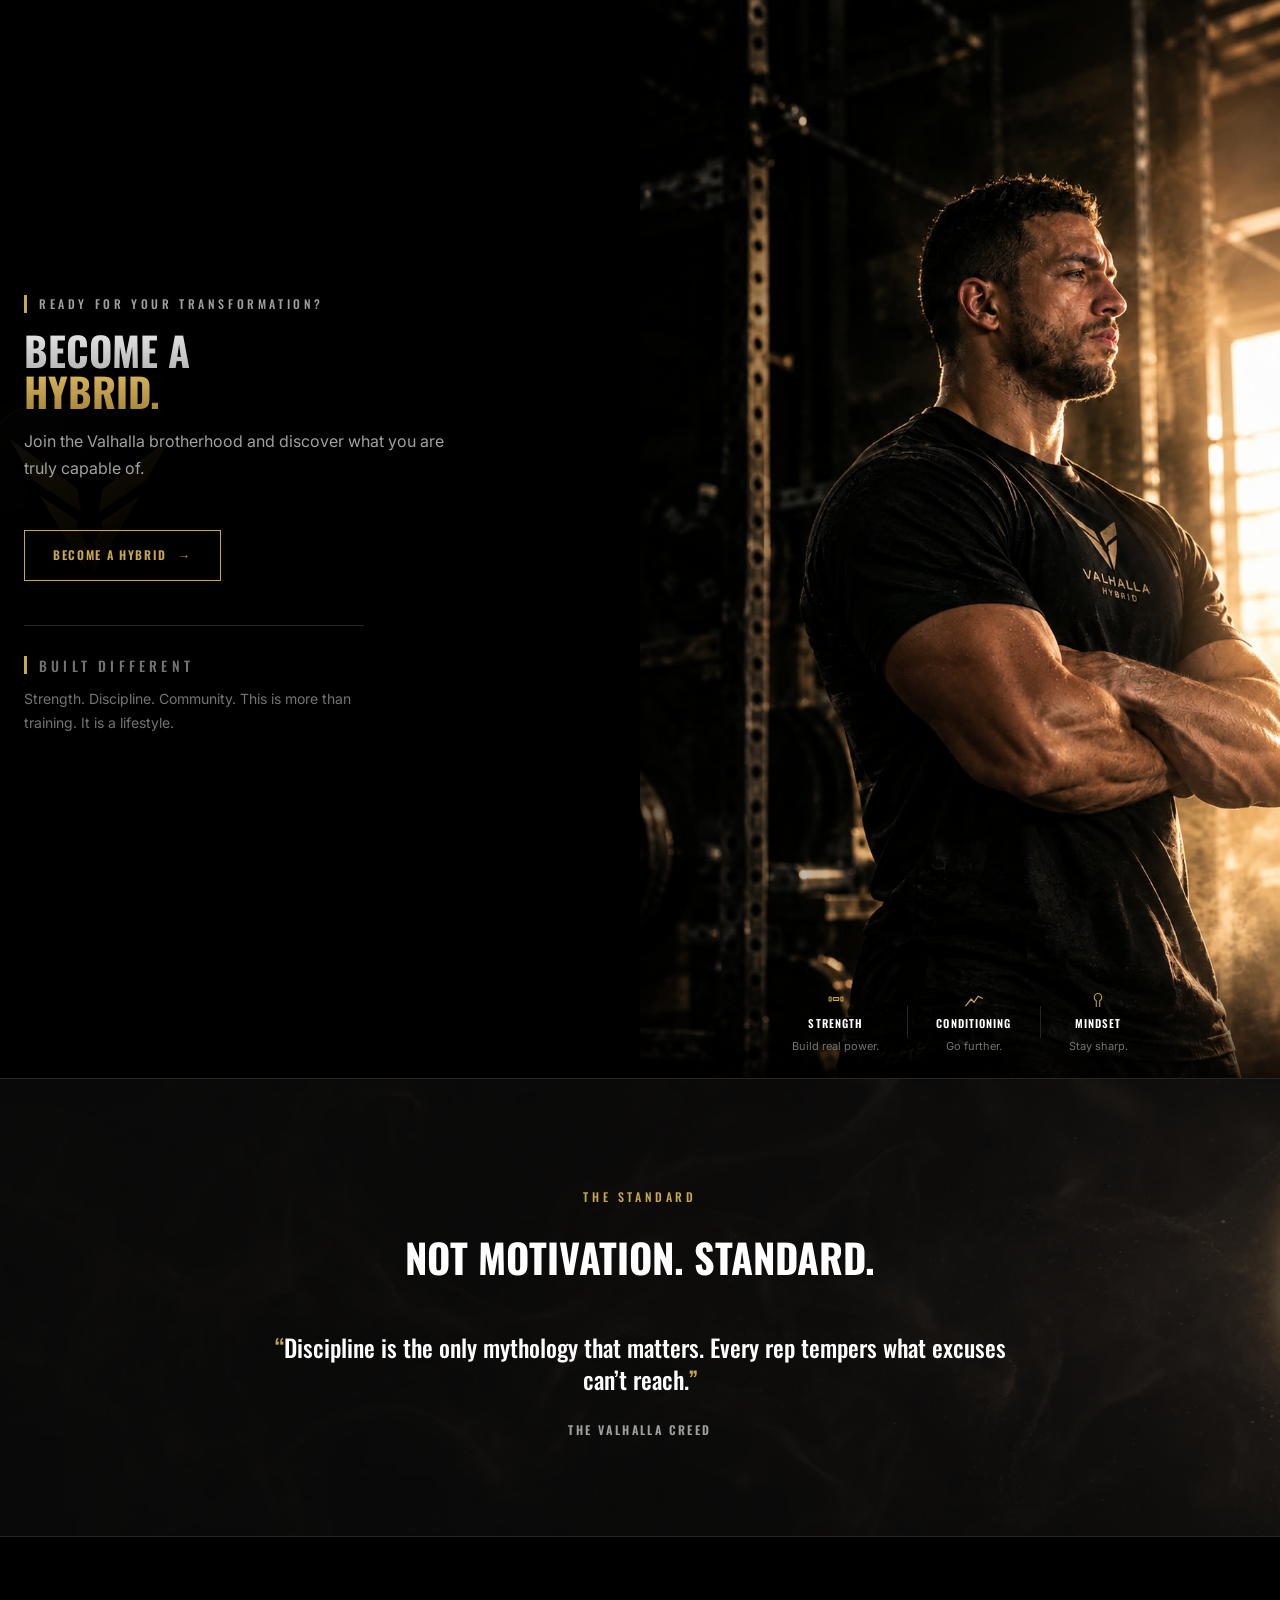
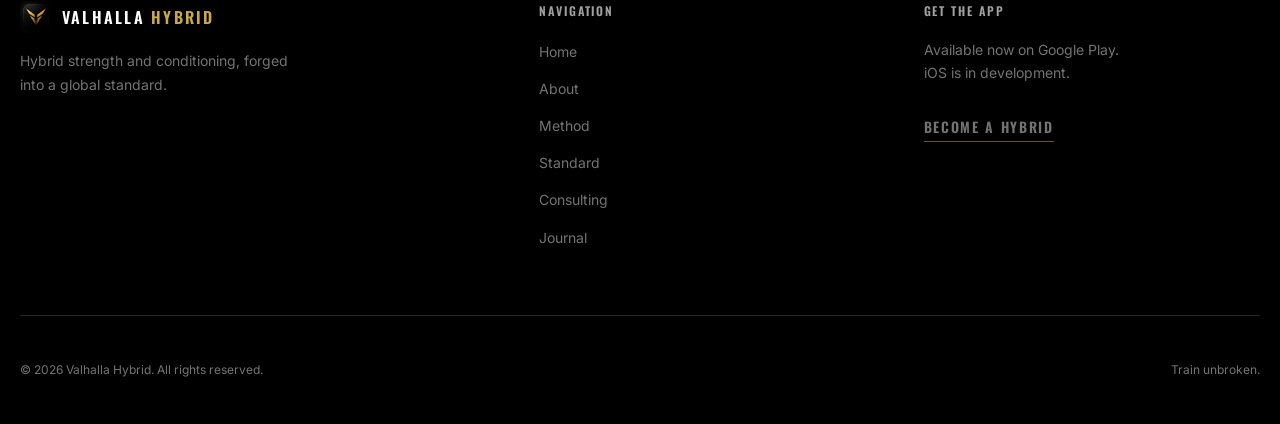
==== commit feeea873: "Add Consulting page, Consulting nav link site-wide, and the real 5 pillars (Bravery/Discipline/Honor" ====
--- a/index.html
+++ b/index.html
@@ -31,6 +31,7 @@
         <li><a href="#about">About</a></li>
         <li><a href="#method">Method</a></li>
         <li><a href="#standard">Standard</a></li>
+        <li><a href="consulting.html">Consulting</a></li>
         <li><a href="journal.html">Journal</a></li>
       </ul>
       <a href="join.html" class="btn-nav">Become A Hybrid</a>
@@ -49,11 +50,11 @@
       <img class="hero-mark reveal" src="assets/brand/logo-mark.webp" alt="" />
 
       <ul class="hero-side-list reveal" style="animation-delay: 200ms">
-        <li>Strength</li>
-        <li>Conditioning</li>
-        <li>Mindset</li>
+        <li>Bravery</li>
         <li>Discipline</li>
-        <li>Freedom</li>
+        <li>Honor</li>
+        <li>Purpose</li>
+        <li>Loyalty</li>
       </ul>
       <p class="hero-built-different">Built<br />Different</p>
 
@@ -120,23 +121,28 @@
     <section class="pillars">
       <div class="pillars-grid">
         <div class="pillar">
+          <svg viewBox="0 0 256 256" fill="none" stroke-width="10"><path d="M128 24 208 56v64c0 72-40 108-80 128-40-20-80-56-80-128V56Z"/><path d="M96 128l24 24 40-48" stroke-linecap="round" stroke-linejoin="round"/></svg>
+          <h3>Bravery</h3>
+          <p>Step forward when it is hardest to.</p>
+        </div>
+        <div class="pillar">
           <svg viewBox="0 0 256 256" fill="none" stroke-width="10"><circle cx="128" cy="128" r="96"/><circle cx="128" cy="128" r="56"/><circle cx="128" cy="128" r="16" fill="currentColor" stroke="none"/></svg>
           <h3>Discipline</h3>
           <p>The foundation of everything. Without it, there is no victory.</p>
         </div>
         <div class="pillar">
-          <svg viewBox="0 0 256 256" fill="none" stroke-width="10"><line x1="40" y1="128" x2="216" y2="128"/><line x1="128" y1="40" x2="128" y2="216"/><circle cx="128" cy="128" r="88"/></svg>
-          <h3>Focus</h3>
-          <p>Eliminate distractions. Execute what matters.</p>
-        </div>
-        <div class="pillar">
-          <svg viewBox="0 0 256 256" fill="none" stroke-width="10"><path d="M128 24 208 56v64c0 72-40 108-80 128-40-20-80-56-80-128V56Z"/><path d="M96 128l24 24 40-48" stroke-linecap="round" stroke-linejoin="round"/></svg>
-          <h3>Resilience</h3>
-          <p>Today&rsquo;s pain builds tomorrow&rsquo;s unbreakable.</p>
+          <svg viewBox="0 0 256 256" fill="none" stroke-width="10"><path d="M40 152c40-20 176-20 176 0" stroke-linecap="round"/><path d="M128 40v112" stroke-linecap="round"/><path d="M64 60c16 24 48 24 64 0M192 60c-16 24-48 24-64 0" stroke-linecap="round" stroke-linejoin="round"/><path d="M96 216h64" stroke-linecap="round"/></svg>
+          <h3>Honor</h3>
+          <p>Keep your word, especially to yourself.</p>
+        </div>
+        <div class="pillar">
+          <svg viewBox="0 0 256 256" fill="none" stroke-width="10"><circle cx="128" cy="128" r="96"/><path d="M168 88l-28 52-52 28 28-52 52-28Z" stroke-linejoin="round"/></svg>
+          <h3>Purpose</h3>
+          <p>Train for a reason bigger than the mirror.</p>
         </div>
         <div class="pillar">
           <svg viewBox="0 0 256 256" fill="none" stroke-width="10"><circle cx="88" cy="92" r="32"/><circle cx="168" cy="92" r="32"/><path d="M24 208c8-40 32-64 64-64s56 24 64 64" stroke-linecap="round"/><path d="M144 144c30 2 52 26 60 64" stroke-linecap="round"/></svg>
-          <h3>Brotherhood</h3>
+          <h3>Loyalty</h3>
           <p>No one walks alone. We are stronger together.</p>
         </div>
       </div>
@@ -251,6 +257,7 @@
           <li><a href="#about">About</a></li>
           <li><a href="#method">Method</a></li>
           <li><a href="#standard">Standard</a></li>
+          <li><a href="consulting.html">Consulting</a></li>
           <li><a href="journal.html">Journal</a></li>
         </ul>
       </div>
--- a/styles.css
+++ b/styles.css
@@ -370,9 +370,14 @@
   gap: 1px;
   background: var(--surface-2);
 }
-@media (min-width: 768px) {
+@media (min-width: 640px) {
   .pillars-grid {
-    grid-template-columns: repeat(4, 1fr);
+    grid-template-columns: repeat(3, 1fr);
+  }
+}
+@media (min-width: 1024px) {
+  .pillars-grid {
+    grid-template-columns: repeat(5, 1fr);
   }
 }
 .pillar {
@@ -1005,3 +1010,141 @@
   color: var(--mist);
   margin: 0 0 20px;
 }
+
+/* ── CONSULTING PAGE ── */
+.included-grid {
+  padding: 80px 0;
+  display: grid;
+  gap: 32px;
+}
+@media (min-width: 768px) {
+  .included-grid {
+    grid-template-columns: repeat(2, 1fr);
+    gap: 1px 48px;
+  }
+}
+.included-item {
+  display: flex;
+  gap: 16px;
+  padding: 24px 0;
+  border-bottom: 1px solid var(--surface-2);
+}
+.included-item svg {
+  flex: 0 0 auto;
+  width: 24px;
+  height: 24px;
+  stroke: var(--gold);
+  margin-top: 2px;
+}
+.included-item h3 {
+  font-family: var(--font-display);
+  font-size: 15px;
+  font-weight: 600;
+  letter-spacing: 0.04em;
+  text-transform: uppercase;
+  margin: 0 0 6px;
+}
+.included-item p {
+  font-size: 14px;
+  line-height: 1.6;
+  color: var(--mist-2);
+  margin: 0;
+}
+
+.pricing-grid {
+  padding: 0 0 96px;
+  display: grid;
+  gap: 20px;
+}
+@media (min-width: 768px) {
+  .pricing-grid {
+    grid-template-columns: repeat(2, 1fr);
+  }
+}
+.price-card {
+  border: 1px solid var(--surface-2);
+  padding: 40px;
+  display: flex;
+  flex-direction: column;
+}
+.price-card.featured {
+  border-color: var(--gold);
+  background: var(--ink);
+  position: relative;
+}
+.price-card .badge {
+  position: absolute;
+  top: -13px;
+  left: 40px;
+  background: var(--gold);
+  color: var(--black);
+  font-family: var(--font-display);
+  font-size: 10px;
+  font-weight: 700;
+  letter-spacing: 0.1em;
+  text-transform: uppercase;
+  padding: 4px 10px;
+}
+.price-card h3 {
+  font-family: var(--font-display);
+  font-size: 13px;
+  font-weight: 600;
+  letter-spacing: 0.14em;
+  text-transform: uppercase;
+  color: var(--mist);
+  margin: 0 0 16px;
+}
+.price-card .amount {
+  font-family: var(--font-display);
+  font-size: 44px;
+  font-weight: 700;
+  color: var(--white);
+}
+.price-card .amount span {
+  font-size: 15px;
+  font-weight: 500;
+  color: var(--mist-2);
+  text-transform: none;
+}
+.price-card .note {
+  margin: 8px 0 28px;
+  font-size: 13px;
+  color: var(--mist-2);
+}
+.price-card a {
+  margin-top: auto;
+}
+
+.compare-section {
+  border-top: 1px solid var(--surface-2);
+  background: var(--ink);
+  padding: 96px 0;
+}
+.compare-grid {
+  margin-top: 48px;
+  display: grid;
+  gap: 20px;
+}
+@media (min-width: 768px) {
+  .compare-grid {
+    grid-template-columns: repeat(2, 1fr);
+  }
+}
+.compare-card {
+  background: var(--black);
+  border: 1px solid var(--surface-2);
+  padding: 36px;
+}
+.compare-card h3 {
+  font-family: var(--font-display);
+  font-size: 20px;
+  font-weight: 700;
+  text-transform: uppercase;
+  margin: 0 0 10px;
+}
+.compare-card p {
+  font-size: 14px;
+  line-height: 1.7;
+  color: var(--mist-2);
+  margin: 0 0 24px;
+}
